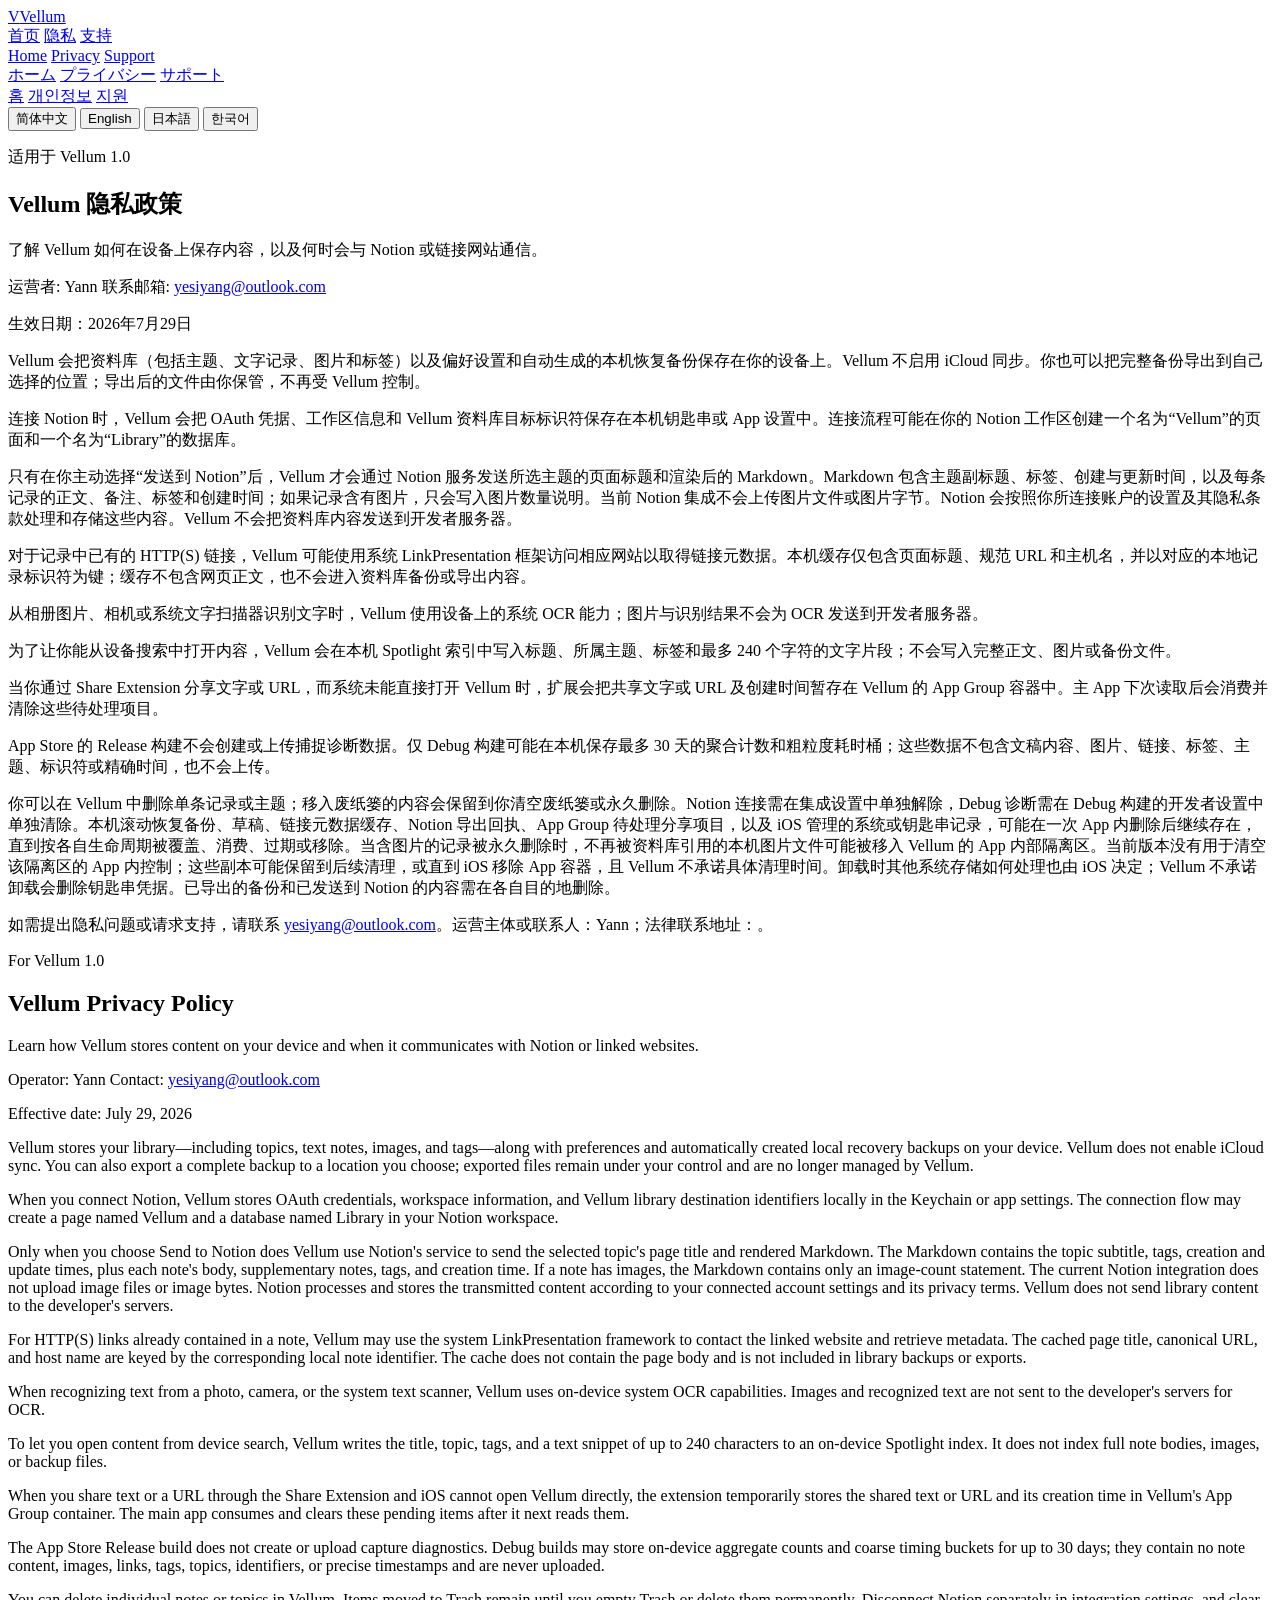
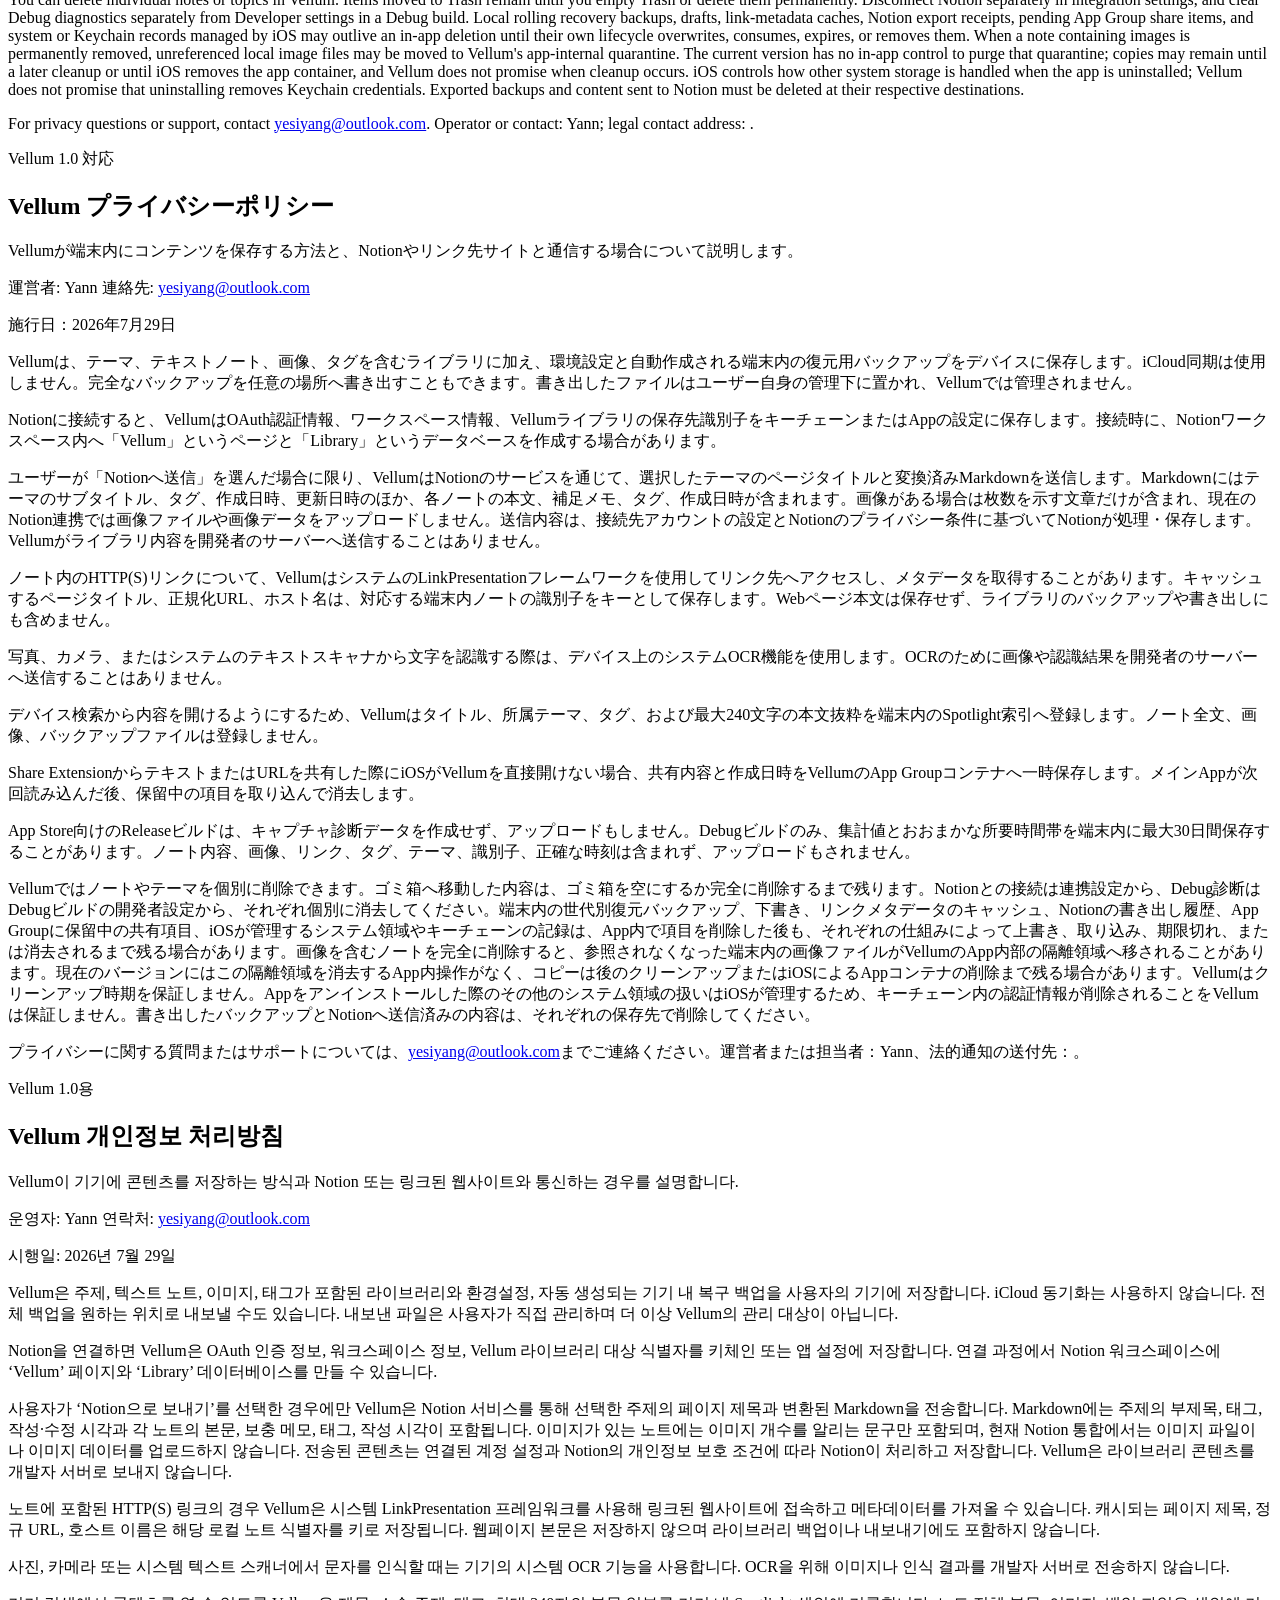
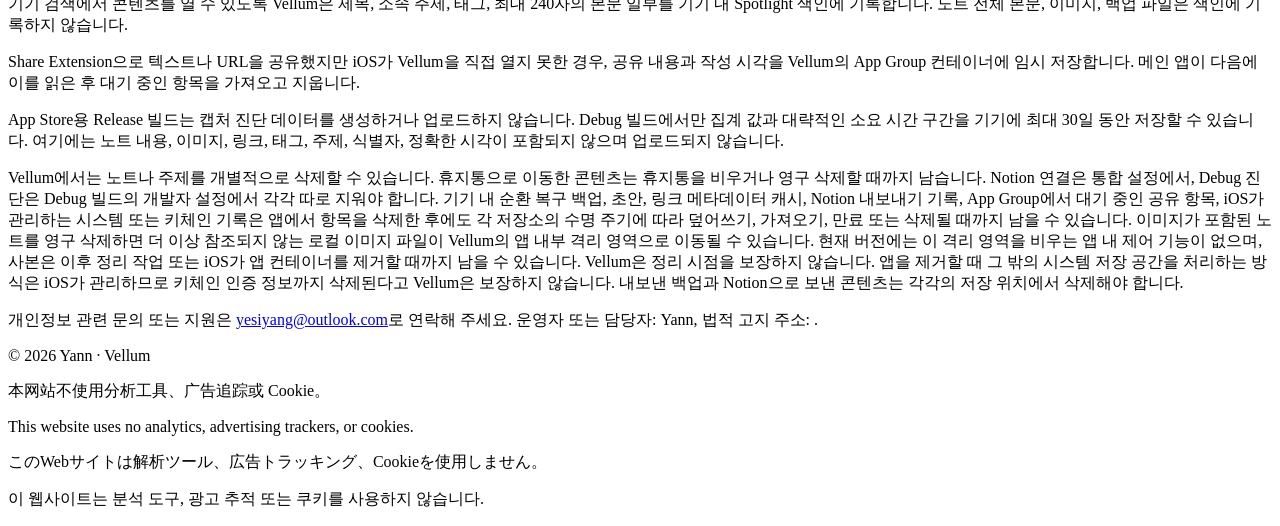
==== privacy/index.html @ bdb75289 "Publish Vellum privacy policy" ====
<!doctype html>
<html lang="en" data-lang="en">
<head>
  <meta charset="utf-8">
  <meta name="viewport" content="width=device-width, initial-scale=1">
  <meta name="color-scheme" content="light dark">
  <meta name="description" content="How Vellum stores and handles your data.">
  <meta property="og:title" content="Vellum Privacy Policy">
  <meta property="og:description" content="How Vellum stores and handles your data.">
  <meta property="og:type" content="website">
  <meta property="og:image" content="__SITE_ORIGIN__/assets/og.jpg">
  <meta name="twitter:card" content="summary_large_image">
  <meta name="twitter:image" content="__SITE_ORIGIN__/assets/og.jpg">
  <title>Vellum Privacy Policy</title>
  <link rel="icon" href="/assets/favicon.svg">
  <link rel="stylesheet" href="/assets/styles.css">
  <script src="/assets/site.js" defer></script>
</head>
<body>
  <div class="page-shell">
    <header class="site-header">
    <a class="brand" href="/" aria-label="Vellum home"><span class="brand-mark">V</span><span>Vellum</span></a>
    <nav aria-label="Primary navigation">
      <div class="localized nav-copy" data-copy-lang="zh-Hans">
        <a href="/">首页</a>
        <a href="/privacy" aria-current="page">隐私</a>
        <a href="/support">支持</a>
      </div>
<div class="localized nav-copy" data-copy-lang="en">
        <a href="/">Home</a>
        <a href="/privacy" aria-current="page">Privacy</a>
        <a href="/support">Support</a>
      </div>
<div class="localized nav-copy" data-copy-lang="ja">
        <a href="/">ホーム</a>
        <a href="/privacy" aria-current="page">プライバシー</a>
        <a href="/support">サポート</a>
      </div>
<div class="localized nav-copy" data-copy-lang="ko">
        <a href="/">홈</a>
        <a href="/privacy" aria-current="page">개인정보</a>
        <a href="/support">지원</a>
      </div>
    </nav>
  </header>
    <main class="document-main">
    <div class="document-tools"><div class="language-picker" aria-label="Language">
    <button type="button" data-language="zh-Hans" aria-pressed="false">简体中文</button>
<button type="button" data-language="en" aria-pressed="false">English</button>
<button type="button" data-language="ja" aria-pressed="false">日本語</button>
<button type="button" data-language="ko" aria-pressed="false">한국어</button>
  </div></div>
    <article class="localized document" data-copy-lang="zh-Hans">
        <p class="eyebrow">适用于 Vellum 1.0</p>
        <h1>Vellum 隐私政策</h1>
        <p class="document-intro">了解 Vellum 如何在设备上保存内容，以及何时会与 Notion 或链接网站通信。</p>
        <div class="document-meta">
          <span>运营者: Yann</span>
          <span>联系邮箱: <a href="mailto:yesiyang@outlook.com">yesiyang@outlook.com</a></span>
        </div>
        <div class="prose"><p>生效日期：2026年7月29日</p>
<p>Vellum 会把资料库（包括主题、文字记录、图片和标签）以及偏好设置和自动生成的本机恢复备份保存在你的设备上。Vellum 不启用 iCloud 同步。你也可以把完整备份导出到自己选择的位置；导出后的文件由你保管，不再受 Vellum 控制。</p>
<p>连接 Notion 时，Vellum 会把 OAuth 凭据、工作区信息和 Vellum 资料库目标标识符保存在本机钥匙串或 App 设置中。连接流程可能在你的 Notion 工作区创建一个名为“Vellum”的页面和一个名为“Library”的数据库。</p>
<p>只有在你主动选择“发送到 Notion”后，Vellum 才会通过 Notion 服务发送所选主题的页面标题和渲染后的 Markdown。Markdown 包含主题副标题、标签、创建与更新时间，以及每条记录的正文、备注、标签和创建时间；如果记录含有图片，只会写入图片数量说明。当前 Notion 集成不会上传图片文件或图片字节。Notion 会按照你所连接账户的设置及其隐私条款处理和存储这些内容。Vellum 不会把资料库内容发送到开发者服务器。</p>
<p>对于记录中已有的 HTTP(S) 链接，Vellum 可能使用系统 LinkPresentation 框架访问相应网站以取得链接元数据。本机缓存仅包含页面标题、规范 URL 和主机名，并以对应的本地记录标识符为键；缓存不包含网页正文，也不会进入资料库备份或导出内容。</p>
<p>从相册图片、相机或系统文字扫描器识别文字时，Vellum 使用设备上的系统 OCR 能力；图片与识别结果不会为 OCR 发送到开发者服务器。</p>
<p>为了让你能从设备搜索中打开内容，Vellum 会在本机 Spotlight 索引中写入标题、所属主题、标签和最多 240 个字符的文字片段；不会写入完整正文、图片或备份文件。</p>
<p>当你通过 Share Extension 分享文字或 URL，而系统未能直接打开 Vellum 时，扩展会把共享文字或 URL 及创建时间暂存在 Vellum 的 App Group 容器中。主 App 下次读取后会消费并清除这些待处理项目。</p>
<p>App Store 的 Release 构建不会创建或上传捕捉诊断数据。仅 Debug 构建可能在本机保存最多 30 天的聚合计数和粗粒度耗时桶；这些数据不包含文稿内容、图片、链接、标签、主题、标识符或精确时间，也不会上传。</p>
<p>你可以在 Vellum 中删除单条记录或主题；移入废纸篓的内容会保留到你清空废纸篓或永久删除。Notion 连接需在集成设置中单独解除，Debug 诊断需在 Debug 构建的开发者设置中单独清除。本机滚动恢复备份、草稿、链接元数据缓存、Notion 导出回执、App Group 待处理分享项目，以及 iOS 管理的系统或钥匙串记录，可能在一次 App 内删除后继续存在，直到按各自生命周期被覆盖、消费、过期或移除。当含图片的记录被永久删除时，不再被资料库引用的本机图片文件可能被移入 Vellum 的 App 内部隔离区。当前版本没有用于清空该隔离区的 App 内控制；这些副本可能保留到后续清理，或直到 iOS 移除 App 容器，且 Vellum 不承诺具体清理时间。卸载时其他系统存储如何处理也由 iOS 决定；Vellum 不承诺卸载会删除钥匙串凭据。已导出的备份和已发送到 Notion 的内容需在各自目的地删除。</p>
<p>如需提出隐私问题或请求支持，请联系 <a href="mailto:yesiyang@outlook.com">yesiyang@outlook.com</a>。运营主体或联系人：Yann；法律联系地址：。</p></div>
      </article>
<article class="localized document" data-copy-lang="en">
        <p class="eyebrow">For Vellum 1.0</p>
        <h1>Vellum Privacy Policy</h1>
        <p class="document-intro">Learn how Vellum stores content on your device and when it communicates with Notion or linked websites.</p>
        <div class="document-meta">
          <span>Operator: Yann</span>
          <span>Contact: <a href="mailto:yesiyang@outlook.com">yesiyang@outlook.com</a></span>
        </div>
        <div class="prose"><p>Effective date: July 29, 2026</p>
<p>Vellum stores your library—including topics, text notes, images, and tags—along with preferences and automatically created local recovery backups on your device. Vellum does not enable iCloud sync. You can also export a complete backup to a location you choose; exported files remain under your control and are no longer managed by Vellum.</p>
<p>When you connect Notion, Vellum stores OAuth credentials, workspace information, and Vellum library destination identifiers locally in the Keychain or app settings. The connection flow may create a page named Vellum and a database named Library in your Notion workspace.</p>
<p>Only when you choose Send to Notion does Vellum use Notion's service to send the selected topic's page title and rendered Markdown. The Markdown contains the topic subtitle, tags, creation and update times, plus each note's body, supplementary notes, tags, and creation time. If a note has images, the Markdown contains only an image-count statement. The current Notion integration does not upload image files or image bytes. Notion processes and stores the transmitted content according to your connected account settings and its privacy terms. Vellum does not send library content to the developer's servers.</p>
<p>For HTTP(S) links already contained in a note, Vellum may use the system LinkPresentation framework to contact the linked website and retrieve metadata. The cached page title, canonical URL, and host name are keyed by the corresponding local note identifier. The cache does not contain the page body and is not included in library backups or exports.</p>
<p>When recognizing text from a photo, camera, or the system text scanner, Vellum uses on-device system OCR capabilities. Images and recognized text are not sent to the developer's servers for OCR.</p>
<p>To let you open content from device search, Vellum writes the title, topic, tags, and a text snippet of up to 240 characters to an on-device Spotlight index. It does not index full note bodies, images, or backup files.</p>
<p>When you share text or a URL through the Share Extension and iOS cannot open Vellum directly, the extension temporarily stores the shared text or URL and its creation time in Vellum's App Group container. The main app consumes and clears these pending items after it next reads them.</p>
<p>The App Store Release build does not create or upload capture diagnostics. Debug builds may store on-device aggregate counts and coarse timing buckets for up to 30 days; they contain no note content, images, links, tags, topics, identifiers, or precise timestamps and are never uploaded.</p>
<p>You can delete individual notes or topics in Vellum. Items moved to Trash remain until you empty Trash or delete them permanently. Disconnect Notion separately in integration settings, and clear Debug diagnostics separately from Developer settings in a Debug build. Local rolling recovery backups, drafts, link-metadata caches, Notion export receipts, pending App Group share items, and system or Keychain records managed by iOS may outlive an in-app deletion until their own lifecycle overwrites, consumes, expires, or removes them. When a note containing images is permanently removed, unreferenced local image files may be moved to Vellum's app-internal quarantine. The current version has no in-app control to purge that quarantine; copies may remain until a later cleanup or until iOS removes the app container, and Vellum does not promise when cleanup occurs. iOS controls how other system storage is handled when the app is uninstalled; Vellum does not promise that uninstalling removes Keychain credentials. Exported backups and content sent to Notion must be deleted at their respective destinations.</p>
<p>For privacy questions or support, contact <a href="mailto:yesiyang@outlook.com">yesiyang@outlook.com</a>. Operator or contact: Yann; legal contact address: .</p></div>
      </article>
<article class="localized document" data-copy-lang="ja">
        <p class="eyebrow">Vellum 1.0 対応</p>
        <h1>Vellum プライバシーポリシー</h1>
        <p class="document-intro">Vellumが端末内にコンテンツを保存する方法と、Notionやリンク先サイトと通信する場合について説明します。</p>
        <div class="document-meta">
          <span>運営者: Yann</span>
          <span>連絡先: <a href="mailto:yesiyang@outlook.com">yesiyang@outlook.com</a></span>
        </div>
        <div class="prose"><p>施行日：2026年7月29日</p>
<p>Vellumは、テーマ、テキストノート、画像、タグを含むライブラリに加え、環境設定と自動作成される端末内の復元用バックアップをデバイスに保存します。iCloud同期は使用しません。完全なバックアップを任意の場所へ書き出すこともできます。書き出したファイルはユーザー自身の管理下に置かれ、Vellumでは管理されません。</p>
<p>Notionに接続すると、VellumはOAuth認証情報、ワークスペース情報、Vellumライブラリの保存先識別子をキーチェーンまたはAppの設定に保存します。接続時に、Notionワークスペース内へ「Vellum」というページと「Library」というデータベースを作成する場合があります。</p>
<p>ユーザーが「Notionへ送信」を選んだ場合に限り、VellumはNotionのサービスを通じて、選択したテーマのページタイトルと変換済みMarkdownを送信します。Markdownにはテーマのサブタイトル、タグ、作成日時、更新日時のほか、各ノートの本文、補足メモ、タグ、作成日時が含まれます。画像がある場合は枚数を示す文章だけが含まれ、現在のNotion連携では画像ファイルや画像データをアップロードしません。送信内容は、接続先アカウントの設定とNotionのプライバシー条件に基づいてNotionが処理・保存します。Vellumがライブラリ内容を開発者のサーバーへ送信することはありません。</p>
<p>ノート内のHTTP(S)リンクについて、VellumはシステムのLinkPresentationフレームワークを使用してリンク先へアクセスし、メタデータを取得することがあります。キャッシュするページタイトル、正規化URL、ホスト名は、対応する端末内ノートの識別子をキーとして保存します。Webページ本文は保存せず、ライブラリのバックアップや書き出しにも含めません。</p>
<p>写真、カメラ、またはシステムのテキストスキャナから文字を認識する際は、デバイス上のシステムOCR機能を使用します。OCRのために画像や認識結果を開発者のサーバーへ送信することはありません。</p>
<p>デバイス検索から内容を開けるようにするため、Vellumはタイトル、所属テーマ、タグ、および最大240文字の本文抜粋を端末内のSpotlight索引へ登録します。ノート全文、画像、バックアップファイルは登録しません。</p>
<p>Share ExtensionからテキストまたはURLを共有した際にiOSがVellumを直接開けない場合、共有内容と作成日時をVellumのApp Groupコンテナへ一時保存します。メインAppが次回読み込んだ後、保留中の項目を取り込んで消去します。</p>
<p>App Store向けのReleaseビルドは、キャプチャ診断データを作成せず、アップロードもしません。Debugビルドのみ、集計値とおおまかな所要時間帯を端末内に最大30日間保存することがあります。ノート内容、画像、リンク、タグ、テーマ、識別子、正確な時刻は含まれず、アップロードもされません。</p>
<p>Vellumではノートやテーマを個別に削除できます。ゴミ箱へ移動した内容は、ゴミ箱を空にするか完全に削除するまで残ります。Notionとの接続は連携設定から、Debug診断はDebugビルドの開発者設定から、それぞれ個別に消去してください。端末内の世代別復元バックアップ、下書き、リンクメタデータのキャッシュ、Notionの書き出し履歴、App Groupに保留中の共有項目、iOSが管理するシステム領域やキーチェーンの記録は、App内で項目を削除した後も、それぞれの仕組みによって上書き、取り込み、期限切れ、または消去されるまで残る場合があります。画像を含むノートを完全に削除すると、参照されなくなった端末内の画像ファイルがVellumのApp内部の隔離領域へ移されることがあります。現在のバージョンにはこの隔離領域を消去するApp内操作がなく、コピーは後のクリーンアップまたはiOSによるAppコンテナの削除まで残る場合があります。Vellumはクリーンアップ時期を保証しません。Appをアンインストールした際のその他のシステム領域の扱いはiOSが管理するため、キーチェーン内の認証情報が削除されることをVellumは保証しません。書き出したバックアップとNotionへ送信済みの内容は、それぞれの保存先で削除してください。</p>
<p>プライバシーに関する質問またはサポートについては、<a href="mailto:yesiyang@outlook.com">yesiyang@outlook.com</a>までご連絡ください。運営者または担当者：Yann、法的通知の送付先：。</p></div>
      </article>
<article class="localized document" data-copy-lang="ko">
        <p class="eyebrow">Vellum 1.0용</p>
        <h1>Vellum 개인정보 처리방침</h1>
        <p class="document-intro">Vellum이 기기에 콘텐츠를 저장하는 방식과 Notion 또는 링크된 웹사이트와 통신하는 경우를 설명합니다.</p>
        <div class="document-meta">
          <span>운영자: Yann</span>
          <span>연락처: <a href="mailto:yesiyang@outlook.com">yesiyang@outlook.com</a></span>
        </div>
        <div class="prose"><p>시행일: 2026년 7월 29일</p>
<p>Vellum은 주제, 텍스트 노트, 이미지, 태그가 포함된 라이브러리와 환경설정, 자동 생성되는 기기 내 복구 백업을 사용자의 기기에 저장합니다. iCloud 동기화는 사용하지 않습니다. 전체 백업을 원하는 위치로 내보낼 수도 있습니다. 내보낸 파일은 사용자가 직접 관리하며 더 이상 Vellum의 관리 대상이 아닙니다.</p>
<p>Notion을 연결하면 Vellum은 OAuth 인증 정보, 워크스페이스 정보, Vellum 라이브러리 대상 식별자를 키체인 또는 앱 설정에 저장합니다. 연결 과정에서 Notion 워크스페이스에 ‘Vellum’ 페이지와 ‘Library’ 데이터베이스를 만들 수 있습니다.</p>
<p>사용자가 ‘Notion으로 보내기’를 선택한 경우에만 Vellum은 Notion 서비스를 통해 선택한 주제의 페이지 제목과 변환된 Markdown을 전송합니다. Markdown에는 주제의 부제목, 태그, 작성·수정 시각과 각 노트의 본문, 보충 메모, 태그, 작성 시각이 포함됩니다. 이미지가 있는 노트에는 이미지 개수를 알리는 문구만 포함되며, 현재 Notion 통합에서는 이미지 파일이나 이미지 데이터를 업로드하지 않습니다. 전송된 콘텐츠는 연결된 계정 설정과 Notion의 개인정보 보호 조건에 따라 Notion이 처리하고 저장합니다. Vellum은 라이브러리 콘텐츠를 개발자 서버로 보내지 않습니다.</p>
<p>노트에 포함된 HTTP(S) 링크의 경우 Vellum은 시스템 LinkPresentation 프레임워크를 사용해 링크된 웹사이트에 접속하고 메타데이터를 가져올 수 있습니다. 캐시되는 페이지 제목, 정규 URL, 호스트 이름은 해당 로컬 노트 식별자를 키로 저장됩니다. 웹페이지 본문은 저장하지 않으며 라이브러리 백업이나 내보내기에도 포함하지 않습니다.</p>
<p>사진, 카메라 또는 시스템 텍스트 스캐너에서 문자를 인식할 때는 기기의 시스템 OCR 기능을 사용합니다. OCR을 위해 이미지나 인식 결과를 개발자 서버로 전송하지 않습니다.</p>
<p>기기 검색에서 콘텐츠를 열 수 있도록 Vellum은 제목, 소속 주제, 태그, 최대 240자의 본문 일부를 기기 내 Spotlight 색인에 기록합니다. 노트 전체 본문, 이미지, 백업 파일은 색인에 기록하지 않습니다.</p>
<p>Share Extension으로 텍스트나 URL을 공유했지만 iOS가 Vellum을 직접 열지 못한 경우, 공유 내용과 작성 시각을 Vellum의 App Group 컨테이너에 임시 저장합니다. 메인 앱이 다음에 이를 읽은 후 대기 중인 항목을 가져오고 지웁니다.</p>
<p>App Store용 Release 빌드는 캡처 진단 데이터를 생성하거나 업로드하지 않습니다. Debug 빌드에서만 집계 값과 대략적인 소요 시간 구간을 기기에 최대 30일 동안 저장할 수 있습니다. 여기에는 노트 내용, 이미지, 링크, 태그, 주제, 식별자, 정확한 시각이 포함되지 않으며 업로드되지 않습니다.</p>
<p>Vellum에서는 노트나 주제를 개별적으로 삭제할 수 있습니다. 휴지통으로 이동한 콘텐츠는 휴지통을 비우거나 영구 삭제할 때까지 남습니다. Notion 연결은 통합 설정에서, Debug 진단은 Debug 빌드의 개발자 설정에서 각각 따로 지워야 합니다. 기기 내 순환 복구 백업, 초안, 링크 메타데이터 캐시, Notion 내보내기 기록, App Group에서 대기 중인 공유 항목, iOS가 관리하는 시스템 또는 키체인 기록은 앱에서 항목을 삭제한 후에도 각 저장소의 수명 주기에 따라 덮어쓰기, 가져오기, 만료 또는 삭제될 때까지 남을 수 있습니다. 이미지가 포함된 노트를 영구 삭제하면 더 이상 참조되지 않는 로컬 이미지 파일이 Vellum의 앱 내부 격리 영역으로 이동될 수 있습니다. 현재 버전에는 이 격리 영역을 비우는 앱 내 제어 기능이 없으며, 사본은 이후 정리 작업 또는 iOS가 앱 컨테이너를 제거할 때까지 남을 수 있습니다. Vellum은 정리 시점을 보장하지 않습니다. 앱을 제거할 때 그 밖의 시스템 저장 공간을 처리하는 방식은 iOS가 관리하므로 키체인 인증 정보까지 삭제된다고 Vellum은 보장하지 않습니다. 내보낸 백업과 Notion으로 보낸 콘텐츠는 각각의 저장 위치에서 삭제해야 합니다.</p>
<p>개인정보 관련 문의 또는 지원은 <a href="mailto:yesiyang@outlook.com">yesiyang@outlook.com</a>로 연락해 주세요. 운영자 또는 담당자: Yann, 법적 고지 주소: .</p></div>
      </article>
  </main>
    <footer>
    <p>© 2026 Yann · Vellum</p>
    <p class="localized" data-copy-lang="zh-Hans">本网站不使用分析工具、广告追踪或 Cookie。</p>
<p class="localized" data-copy-lang="en">This website uses no analytics, advertising trackers, or cookies.</p>
<p class="localized" data-copy-lang="ja">このWebサイトは解析ツール、広告トラッキング、Cookieを使用しません。</p>
<p class="localized" data-copy-lang="ko">이 웹사이트는 분석 도구, 광고 추적 또는 쿠키를 사용하지 않습니다.</p>
  </footer>
  </div>
</body>
</html>
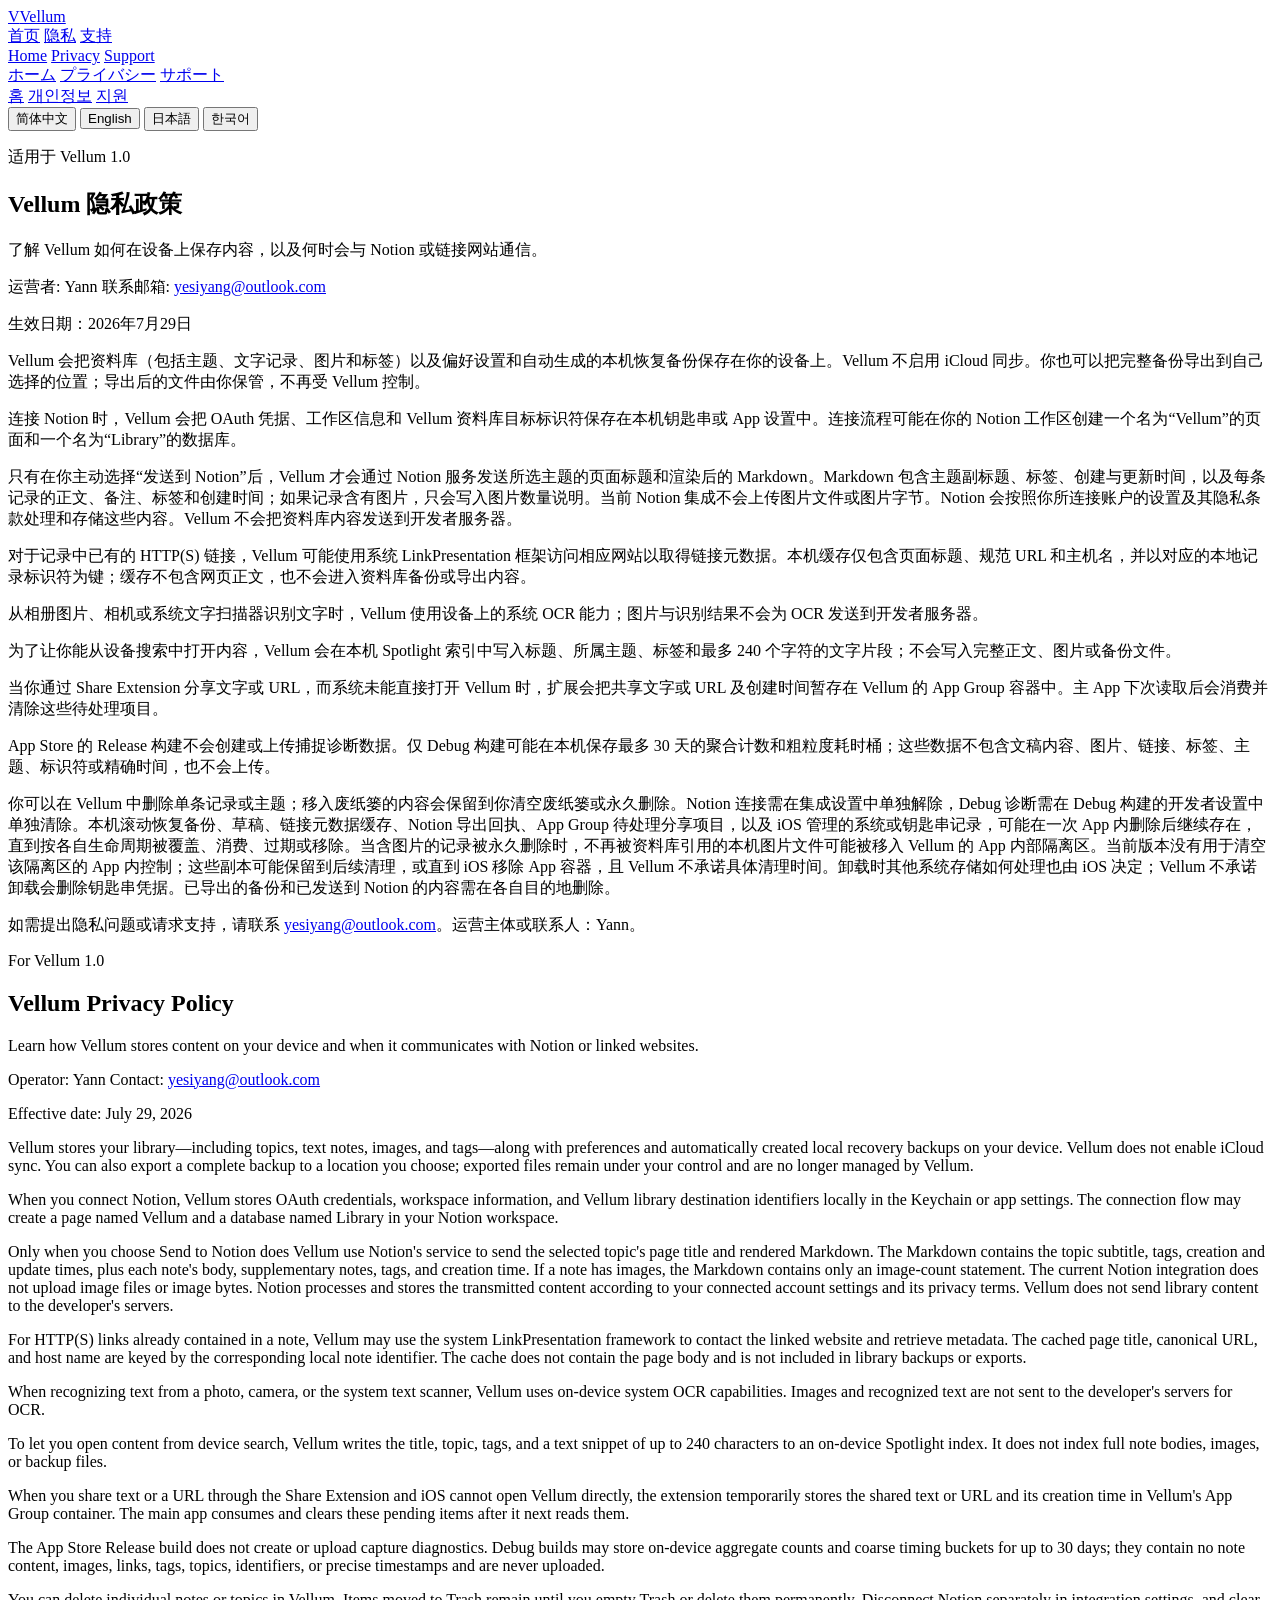
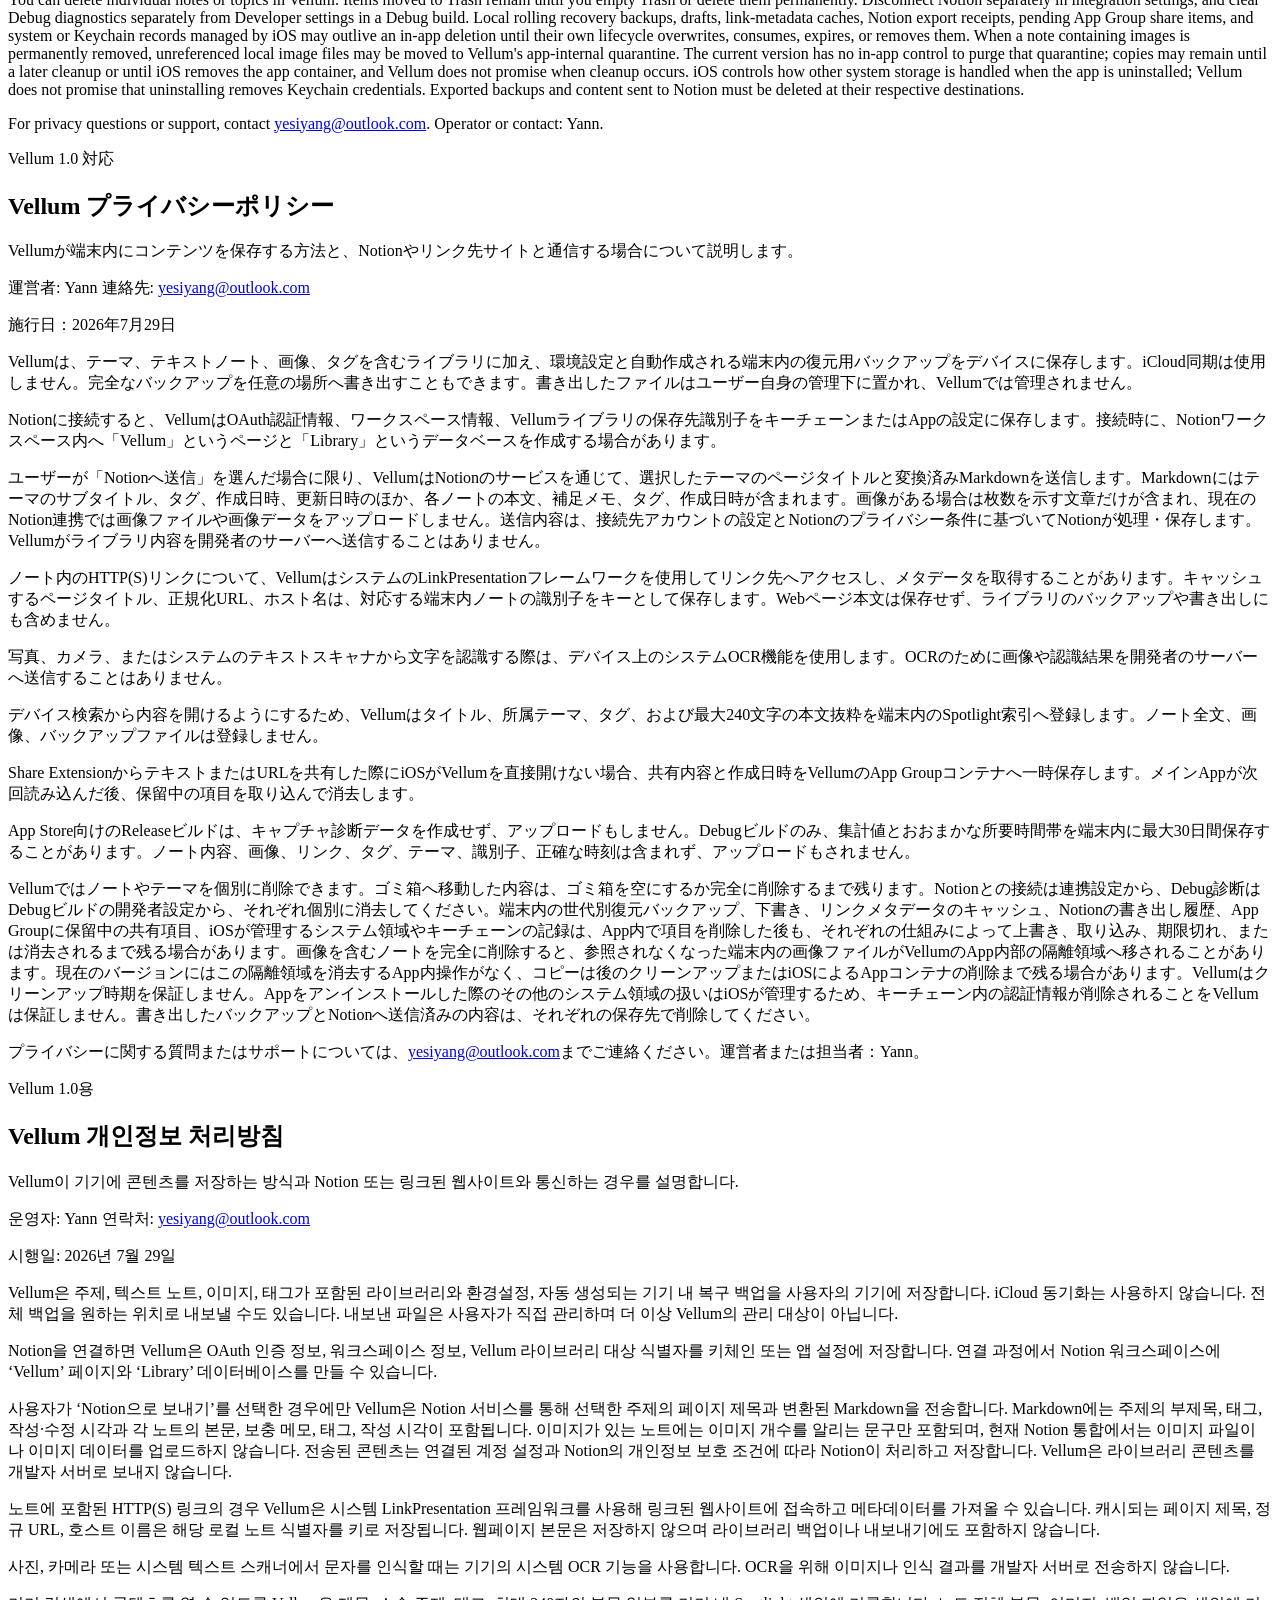
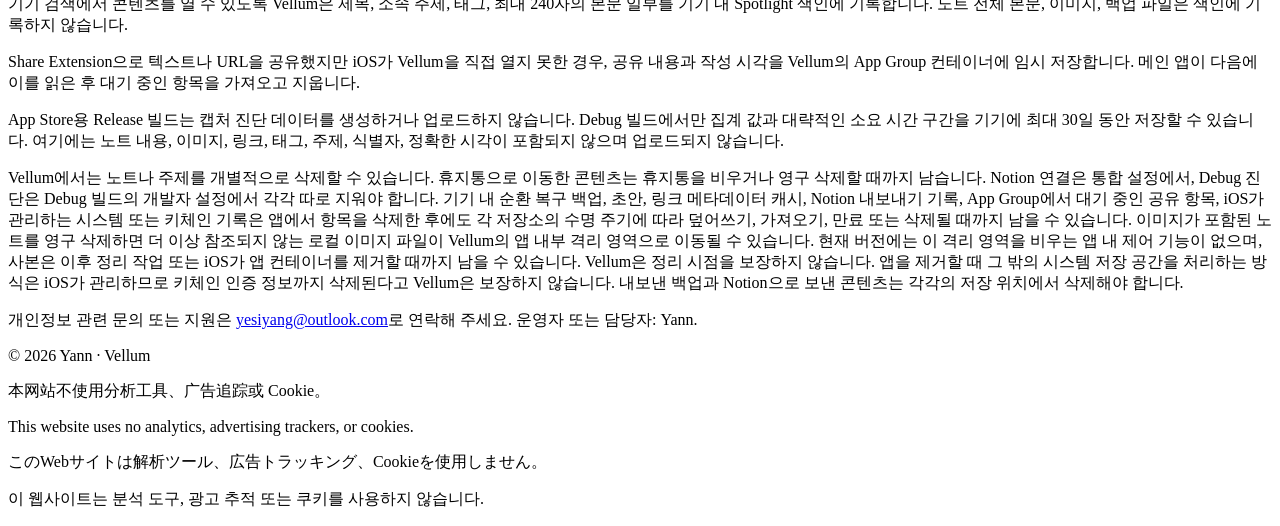
==== commit ee01f0eb: "Remove empty legal address labels" ====
--- a/privacy/index.html
+++ b/privacy/index.html
@@ -8,38 +8,38 @@
   <meta property="og:title" content="Vellum Privacy Policy">
   <meta property="og:description" content="How Vellum stores and handles your data.">
   <meta property="og:type" content="website">
-  <meta property="og:image" content="__SITE_ORIGIN__/assets/og.jpg">
+  <meta property="og:image" content="https://yann-ar.github.io/vellum-privacy-support/assets/og.jpg">
   <meta name="twitter:card" content="summary_large_image">
-  <meta name="twitter:image" content="__SITE_ORIGIN__/assets/og.jpg">
+  <meta name="twitter:image" content="https://yann-ar.github.io/vellum-privacy-support/assets/og.jpg">
   <title>Vellum Privacy Policy</title>
-  <link rel="icon" href="/assets/favicon.svg">
-  <link rel="stylesheet" href="/assets/styles.css">
-  <script src="/assets/site.js" defer></script>
+  <link rel="icon" href="/vellum-privacy-support/assets/favicon.svg">
+  <link rel="stylesheet" href="/vellum-privacy-support/assets/styles.css">
+  <script src="/vellum-privacy-support/assets/site.js" defer></script>
 </head>
 <body>
   <div class="page-shell">
     <header class="site-header">
-    <a class="brand" href="/" aria-label="Vellum home"><span class="brand-mark">V</span><span>Vellum</span></a>
+    <a class="brand" href="/vellum-privacy-support/" aria-label="Vellum home"><span class="brand-mark">V</span><span>Vellum</span></a>
     <nav aria-label="Primary navigation">
       <div class="localized nav-copy" data-copy-lang="zh-Hans">
-        <a href="/">首页</a>
-        <a href="/privacy" aria-current="page">隐私</a>
-        <a href="/support">支持</a>
+        <a href="/vellum-privacy-support/">首页</a>
+        <a href="/vellum-privacy-support/privacy/" aria-current="page">隐私</a>
+        <a href="/vellum-privacy-support/support/">支持</a>
       </div>
 <div class="localized nav-copy" data-copy-lang="en">
-        <a href="/">Home</a>
-        <a href="/privacy" aria-current="page">Privacy</a>
-        <a href="/support">Support</a>
+        <a href="/vellum-privacy-support/">Home</a>
+        <a href="/vellum-privacy-support/privacy/" aria-current="page">Privacy</a>
+        <a href="/vellum-privacy-support/support/">Support</a>
       </div>
 <div class="localized nav-copy" data-copy-lang="ja">
-        <a href="/">ホーム</a>
-        <a href="/privacy" aria-current="page">プライバシー</a>
-        <a href="/support">サポート</a>
+        <a href="/vellum-privacy-support/">ホーム</a>
+        <a href="/vellum-privacy-support/privacy/" aria-current="page">プライバシー</a>
+        <a href="/vellum-privacy-support/support/">サポート</a>
       </div>
 <div class="localized nav-copy" data-copy-lang="ko">
-        <a href="/">홈</a>
-        <a href="/privacy" aria-current="page">개인정보</a>
-        <a href="/support">지원</a>
+        <a href="/vellum-privacy-support/">홈</a>
+        <a href="/vellum-privacy-support/privacy/" aria-current="page">개인정보</a>
+        <a href="/vellum-privacy-support/support/">지원</a>
       </div>
     </nav>
   </header>
@@ -68,7 +68,7 @@
 <p>当你通过 Share Extension 分享文字或 URL，而系统未能直接打开 Vellum 时，扩展会把共享文字或 URL 及创建时间暂存在 Vellum 的 App Group 容器中。主 App 下次读取后会消费并清除这些待处理项目。</p>
 <p>App Store 的 Release 构建不会创建或上传捕捉诊断数据。仅 Debug 构建可能在本机保存最多 30 天的聚合计数和粗粒度耗时桶；这些数据不包含文稿内容、图片、链接、标签、主题、标识符或精确时间，也不会上传。</p>
 <p>你可以在 Vellum 中删除单条记录或主题；移入废纸篓的内容会保留到你清空废纸篓或永久删除。Notion 连接需在集成设置中单独解除，Debug 诊断需在 Debug 构建的开发者设置中单独清除。本机滚动恢复备份、草稿、链接元数据缓存、Notion 导出回执、App Group 待处理分享项目，以及 iOS 管理的系统或钥匙串记录，可能在一次 App 内删除后继续存在，直到按各自生命周期被覆盖、消费、过期或移除。当含图片的记录被永久删除时，不再被资料库引用的本机图片文件可能被移入 Vellum 的 App 内部隔离区。当前版本没有用于清空该隔离区的 App 内控制；这些副本可能保留到后续清理，或直到 iOS 移除 App 容器，且 Vellum 不承诺具体清理时间。卸载时其他系统存储如何处理也由 iOS 决定；Vellum 不承诺卸载会删除钥匙串凭据。已导出的备份和已发送到 Notion 的内容需在各自目的地删除。</p>
-<p>如需提出隐私问题或请求支持，请联系 <a href="mailto:yesiyang@outlook.com">yesiyang@outlook.com</a>。运营主体或联系人：Yann；法律联系地址：。</p></div>
+<p>如需提出隐私问题或请求支持，请联系 <a href="mailto:yesiyang@outlook.com">yesiyang@outlook.com</a>。运营主体或联系人：Yann。</p></div>
       </article>
 <article class="localized document" data-copy-lang="en">
         <p class="eyebrow">For Vellum 1.0</p>
@@ -88,7 +88,7 @@
 <p>When you share text or a URL through the Share Extension and iOS cannot open Vellum directly, the extension temporarily stores the shared text or URL and its creation time in Vellum's App Group container. The main app consumes and clears these pending items after it next reads them.</p>
 <p>The App Store Release build does not create or upload capture diagnostics. Debug builds may store on-device aggregate counts and coarse timing buckets for up to 30 days; they contain no note content, images, links, tags, topics, identifiers, or precise timestamps and are never uploaded.</p>
 <p>You can delete individual notes or topics in Vellum. Items moved to Trash remain until you empty Trash or delete them permanently. Disconnect Notion separately in integration settings, and clear Debug diagnostics separately from Developer settings in a Debug build. Local rolling recovery backups, drafts, link-metadata caches, Notion export receipts, pending App Group share items, and system or Keychain records managed by iOS may outlive an in-app deletion until their own lifecycle overwrites, consumes, expires, or removes them. When a note containing images is permanently removed, unreferenced local image files may be moved to Vellum's app-internal quarantine. The current version has no in-app control to purge that quarantine; copies may remain until a later cleanup or until iOS removes the app container, and Vellum does not promise when cleanup occurs. iOS controls how other system storage is handled when the app is uninstalled; Vellum does not promise that uninstalling removes Keychain credentials. Exported backups and content sent to Notion must be deleted at their respective destinations.</p>
-<p>For privacy questions or support, contact <a href="mailto:yesiyang@outlook.com">yesiyang@outlook.com</a>. Operator or contact: Yann; legal contact address: .</p></div>
+<p>For privacy questions or support, contact <a href="mailto:yesiyang@outlook.com">yesiyang@outlook.com</a>. Operator or contact: Yann.</p></div>
       </article>
 <article class="localized document" data-copy-lang="ja">
         <p class="eyebrow">Vellum 1.0 対応</p>
@@ -108,7 +108,7 @@
 <p>Share ExtensionからテキストまたはURLを共有した際にiOSがVellumを直接開けない場合、共有内容と作成日時をVellumのApp Groupコンテナへ一時保存します。メインAppが次回読み込んだ後、保留中の項目を取り込んで消去します。</p>
 <p>App Store向けのReleaseビルドは、キャプチャ診断データを作成せず、アップロードもしません。Debugビルドのみ、集計値とおおまかな所要時間帯を端末内に最大30日間保存することがあります。ノート内容、画像、リンク、タグ、テーマ、識別子、正確な時刻は含まれず、アップロードもされません。</p>
 <p>Vellumではノートやテーマを個別に削除できます。ゴミ箱へ移動した内容は、ゴミ箱を空にするか完全に削除するまで残ります。Notionとの接続は連携設定から、Debug診断はDebugビルドの開発者設定から、それぞれ個別に消去してください。端末内の世代別復元バックアップ、下書き、リンクメタデータのキャッシュ、Notionの書き出し履歴、App Groupに保留中の共有項目、iOSが管理するシステム領域やキーチェーンの記録は、App内で項目を削除した後も、それぞれの仕組みによって上書き、取り込み、期限切れ、または消去されるまで残る場合があります。画像を含むノートを完全に削除すると、参照されなくなった端末内の画像ファイルがVellumのApp内部の隔離領域へ移されることがあります。現在のバージョンにはこの隔離領域を消去するApp内操作がなく、コピーは後のクリーンアップまたはiOSによるAppコンテナの削除まで残る場合があります。Vellumはクリーンアップ時期を保証しません。Appをアンインストールした際のその他のシステム領域の扱いはiOSが管理するため、キーチェーン内の認証情報が削除されることをVellumは保証しません。書き出したバックアップとNotionへ送信済みの内容は、それぞれの保存先で削除してください。</p>
-<p>プライバシーに関する質問またはサポートについては、<a href="mailto:yesiyang@outlook.com">yesiyang@outlook.com</a>までご連絡ください。運営者または担当者：Yann、法的通知の送付先：。</p></div>
+<p>プライバシーに関する質問またはサポートについては、<a href="mailto:yesiyang@outlook.com">yesiyang@outlook.com</a>までご連絡ください。運営者または担当者：Yann。</p></div>
       </article>
 <article class="localized document" data-copy-lang="ko">
         <p class="eyebrow">Vellum 1.0용</p>
@@ -128,7 +128,7 @@
 <p>Share Extension으로 텍스트나 URL을 공유했지만 iOS가 Vellum을 직접 열지 못한 경우, 공유 내용과 작성 시각을 Vellum의 App Group 컨테이너에 임시 저장합니다. 메인 앱이 다음에 이를 읽은 후 대기 중인 항목을 가져오고 지웁니다.</p>
 <p>App Store용 Release 빌드는 캡처 진단 데이터를 생성하거나 업로드하지 않습니다. Debug 빌드에서만 집계 값과 대략적인 소요 시간 구간을 기기에 최대 30일 동안 저장할 수 있습니다. 여기에는 노트 내용, 이미지, 링크, 태그, 주제, 식별자, 정확한 시각이 포함되지 않으며 업로드되지 않습니다.</p>
 <p>Vellum에서는 노트나 주제를 개별적으로 삭제할 수 있습니다. 휴지통으로 이동한 콘텐츠는 휴지통을 비우거나 영구 삭제할 때까지 남습니다. Notion 연결은 통합 설정에서, Debug 진단은 Debug 빌드의 개발자 설정에서 각각 따로 지워야 합니다. 기기 내 순환 복구 백업, 초안, 링크 메타데이터 캐시, Notion 내보내기 기록, App Group에서 대기 중인 공유 항목, iOS가 관리하는 시스템 또는 키체인 기록은 앱에서 항목을 삭제한 후에도 각 저장소의 수명 주기에 따라 덮어쓰기, 가져오기, 만료 또는 삭제될 때까지 남을 수 있습니다. 이미지가 포함된 노트를 영구 삭제하면 더 이상 참조되지 않는 로컬 이미지 파일이 Vellum의 앱 내부 격리 영역으로 이동될 수 있습니다. 현재 버전에는 이 격리 영역을 비우는 앱 내 제어 기능이 없으며, 사본은 이후 정리 작업 또는 iOS가 앱 컨테이너를 제거할 때까지 남을 수 있습니다. Vellum은 정리 시점을 보장하지 않습니다. 앱을 제거할 때 그 밖의 시스템 저장 공간을 처리하는 방식은 iOS가 관리하므로 키체인 인증 정보까지 삭제된다고 Vellum은 보장하지 않습니다. 내보낸 백업과 Notion으로 보낸 콘텐츠는 각각의 저장 위치에서 삭제해야 합니다.</p>
-<p>개인정보 관련 문의 또는 지원은 <a href="mailto:yesiyang@outlook.com">yesiyang@outlook.com</a>로 연락해 주세요. 운영자 또는 담당자: Yann, 법적 고지 주소: .</p></div>
+<p>개인정보 관련 문의 또는 지원은 <a href="mailto:yesiyang@outlook.com">yesiyang@outlook.com</a>로 연락해 주세요. 운영자 또는 담당자: Yann.</p></div>
       </article>
   </main>
     <footer>
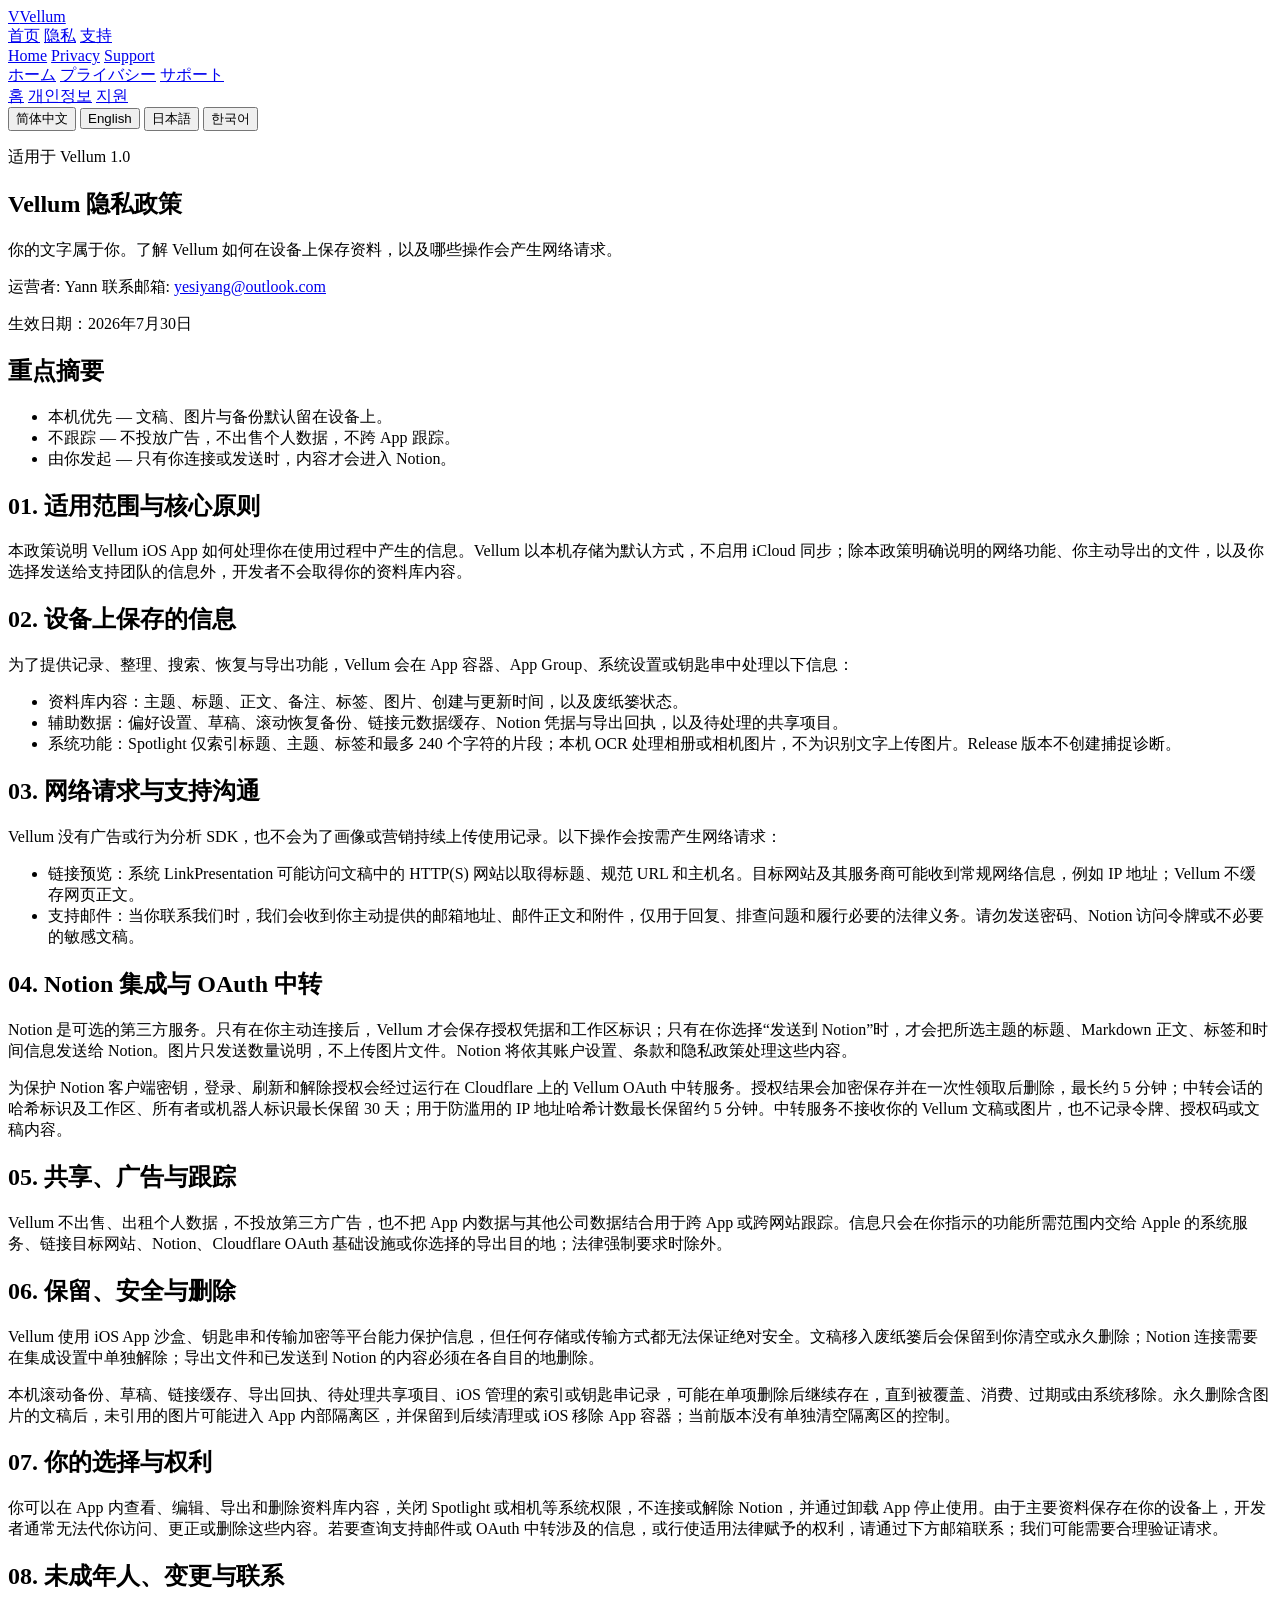
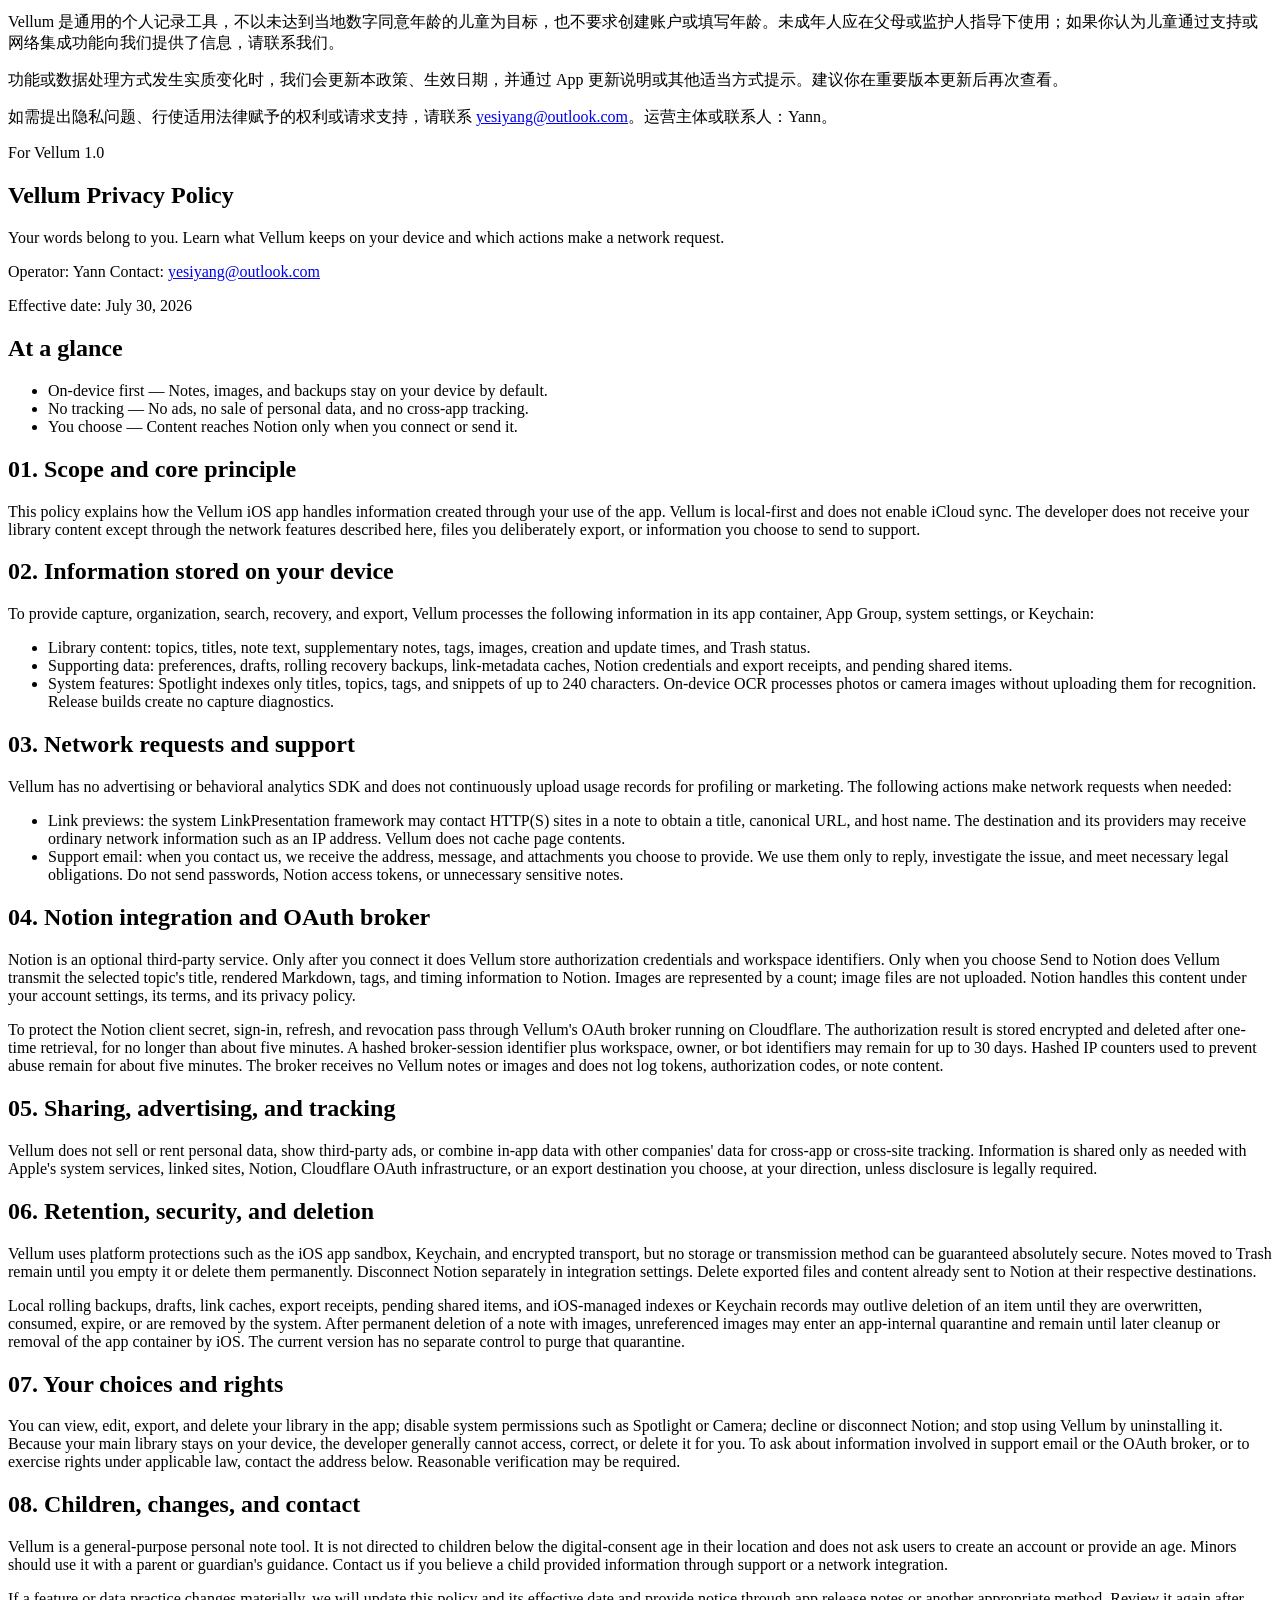
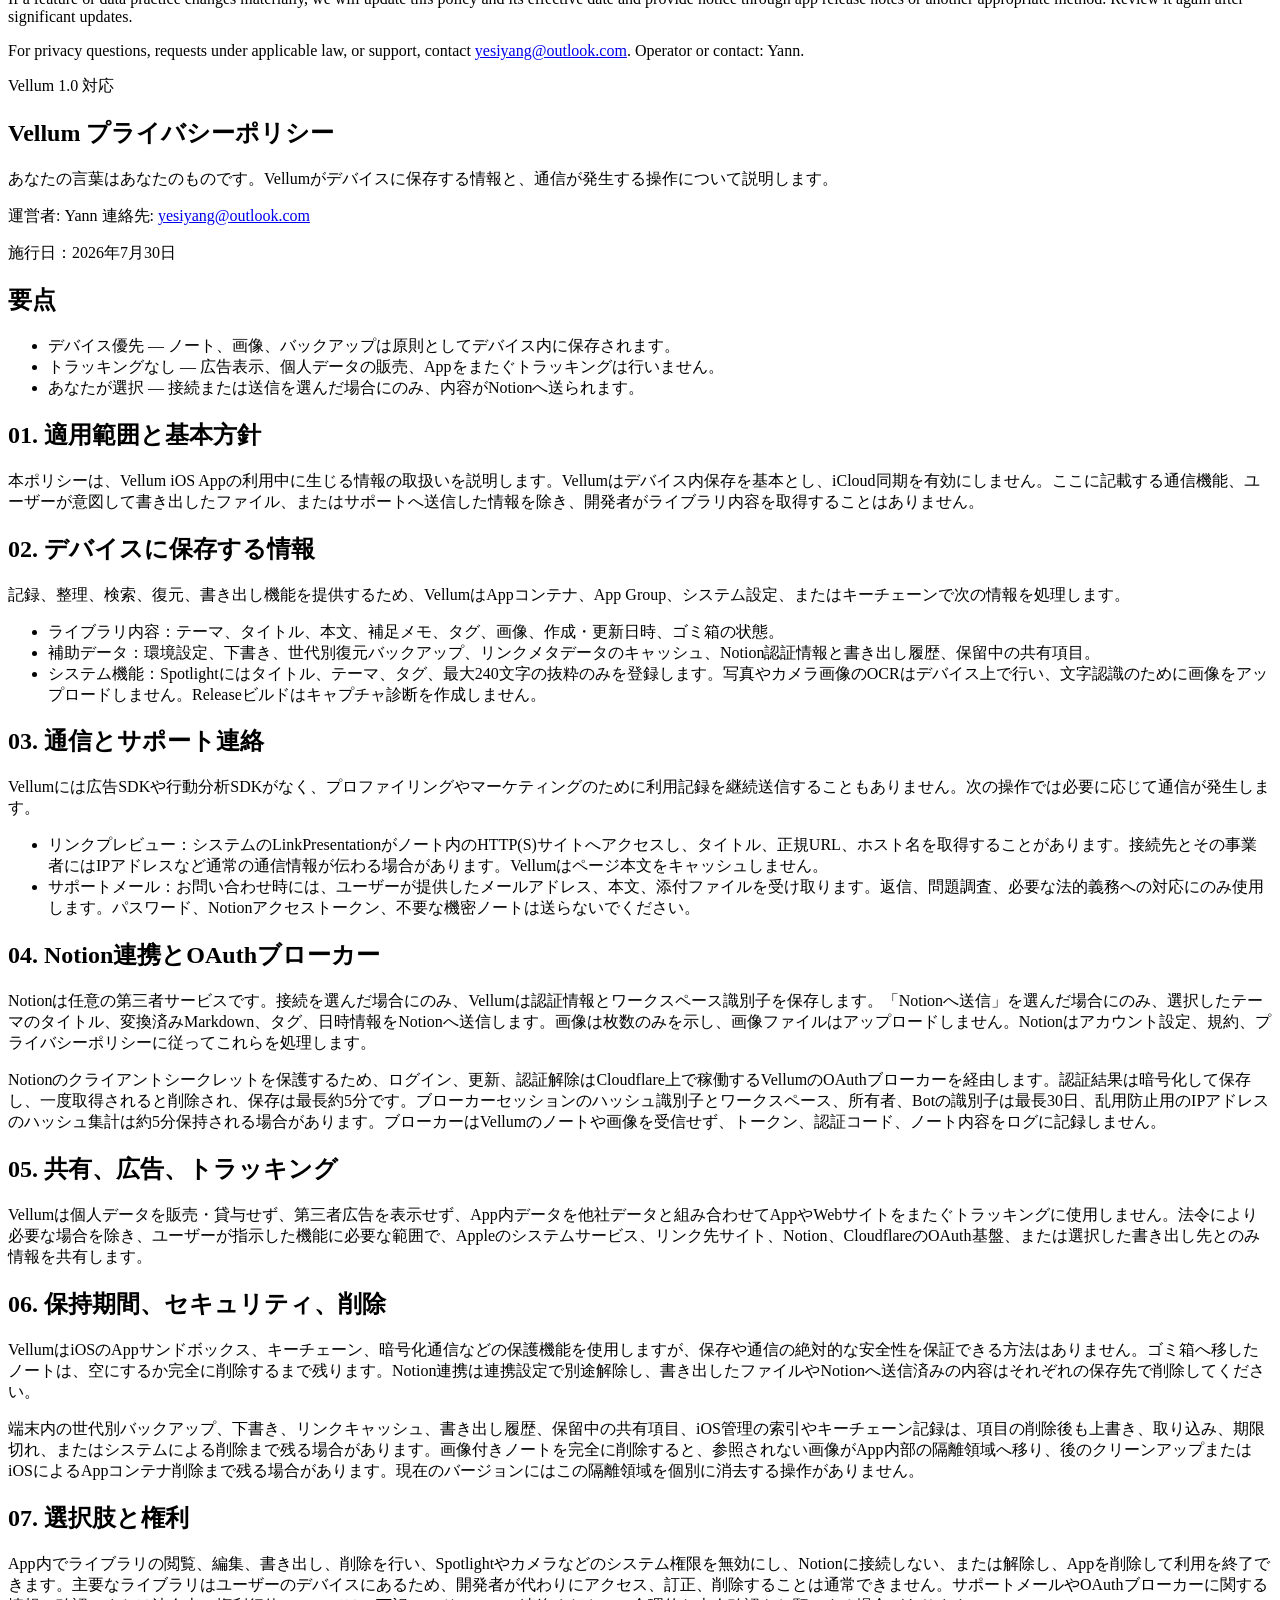
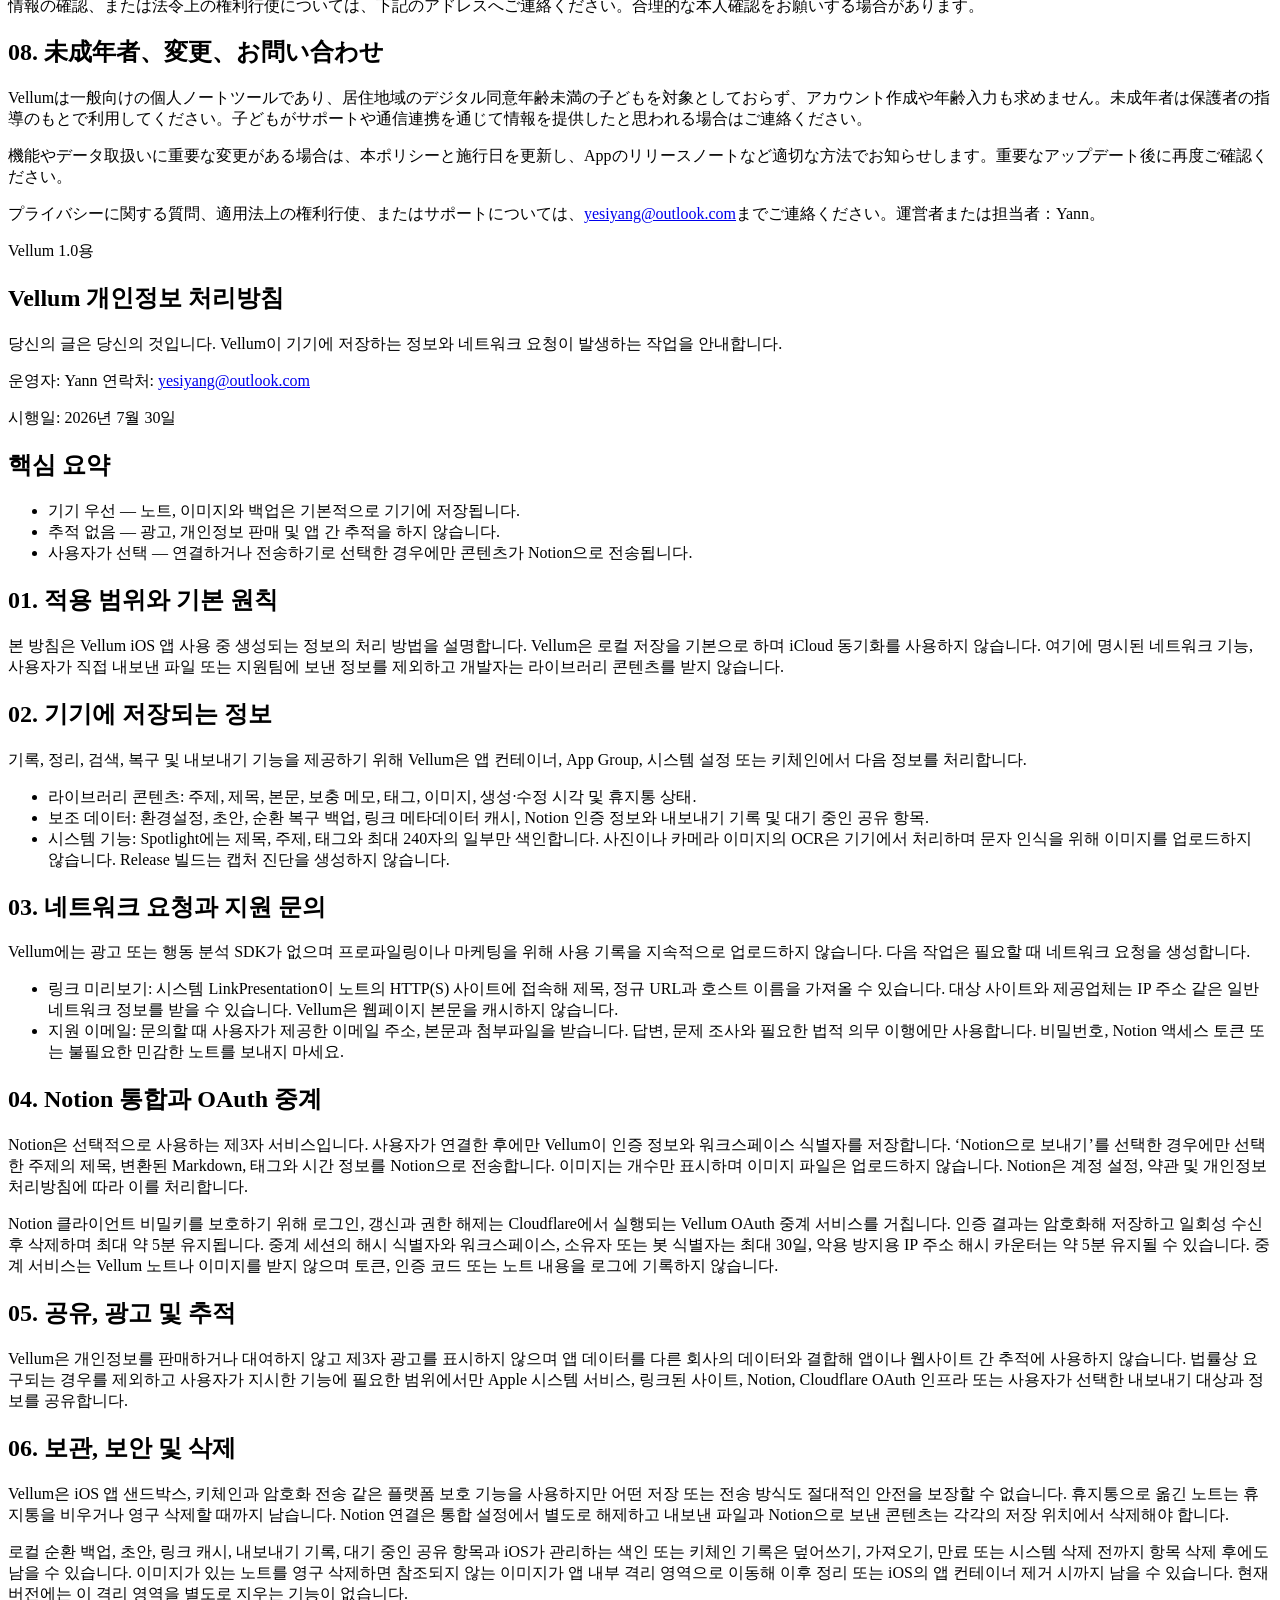
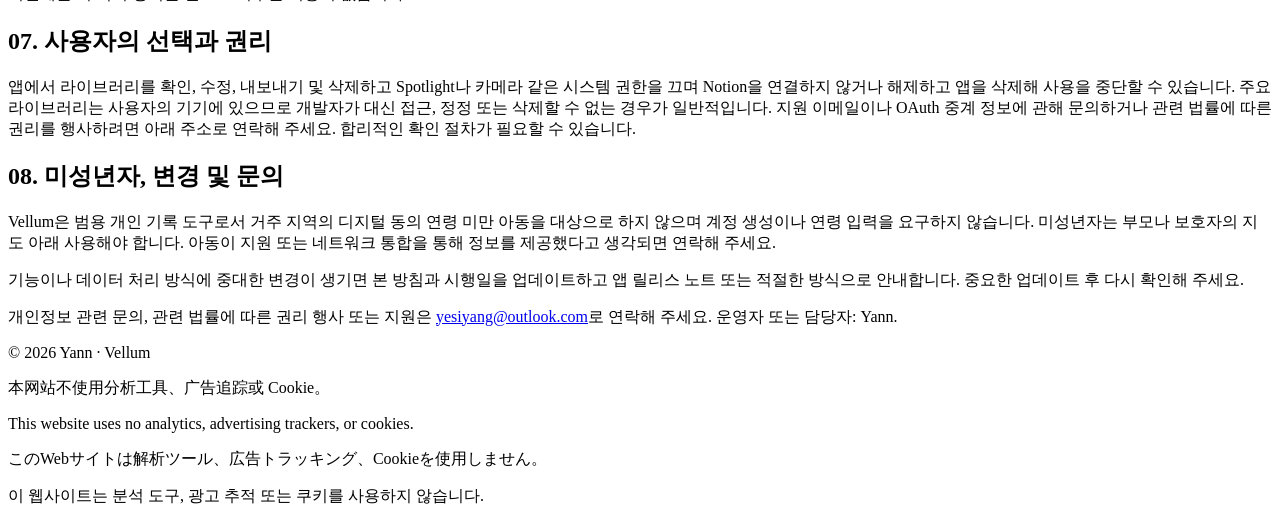
==== commit b3fedac0: "Sync privacy policy with app" ====
--- a/privacy/index.html
+++ b/privacy/index.html
@@ -53,82 +53,138 @@
     <article class="localized document" data-copy-lang="zh-Hans">
         <p class="eyebrow">适用于 Vellum 1.0</p>
         <h1>Vellum 隐私政策</h1>
-        <p class="document-intro">了解 Vellum 如何在设备上保存内容，以及何时会与 Notion 或链接网站通信。</p>
+        <p class="document-intro">你的文字属于你。了解 Vellum 如何在设备上保存资料，以及哪些操作会产生网络请求。</p>
         <div class="document-meta">
           <span>运营者: Yann</span>
           <span>联系邮箱: <a href="mailto:yesiyang@outlook.com">yesiyang@outlook.com</a></span>
         </div>
-        <div class="prose"><p>生效日期：2026年7月29日</p>
-<p>Vellum 会把资料库（包括主题、文字记录、图片和标签）以及偏好设置和自动生成的本机恢复备份保存在你的设备上。Vellum 不启用 iCloud 同步。你也可以把完整备份导出到自己选择的位置；导出后的文件由你保管，不再受 Vellum 控制。</p>
-<p>连接 Notion 时，Vellum 会把 OAuth 凭据、工作区信息和 Vellum 资料库目标标识符保存在本机钥匙串或 App 设置中。连接流程可能在你的 Notion 工作区创建一个名为“Vellum”的页面和一个名为“Library”的数据库。</p>
-<p>只有在你主动选择“发送到 Notion”后，Vellum 才会通过 Notion 服务发送所选主题的页面标题和渲染后的 Markdown。Markdown 包含主题副标题、标签、创建与更新时间，以及每条记录的正文、备注、标签和创建时间；如果记录含有图片，只会写入图片数量说明。当前 Notion 集成不会上传图片文件或图片字节。Notion 会按照你所连接账户的设置及其隐私条款处理和存储这些内容。Vellum 不会把资料库内容发送到开发者服务器。</p>
-<p>对于记录中已有的 HTTP(S) 链接，Vellum 可能使用系统 LinkPresentation 框架访问相应网站以取得链接元数据。本机缓存仅包含页面标题、规范 URL 和主机名，并以对应的本地记录标识符为键；缓存不包含网页正文，也不会进入资料库备份或导出内容。</p>
-<p>从相册图片、相机或系统文字扫描器识别文字时，Vellum 使用设备上的系统 OCR 能力；图片与识别结果不会为 OCR 发送到开发者服务器。</p>
-<p>为了让你能从设备搜索中打开内容，Vellum 会在本机 Spotlight 索引中写入标题、所属主题、标签和最多 240 个字符的文字片段；不会写入完整正文、图片或备份文件。</p>
-<p>当你通过 Share Extension 分享文字或 URL，而系统未能直接打开 Vellum 时，扩展会把共享文字或 URL 及创建时间暂存在 Vellum 的 App Group 容器中。主 App 下次读取后会消费并清除这些待处理项目。</p>
-<p>App Store 的 Release 构建不会创建或上传捕捉诊断数据。仅 Debug 构建可能在本机保存最多 30 天的聚合计数和粗粒度耗时桶；这些数据不包含文稿内容、图片、链接、标签、主题、标识符或精确时间，也不会上传。</p>
-<p>你可以在 Vellum 中删除单条记录或主题；移入废纸篓的内容会保留到你清空废纸篓或永久删除。Notion 连接需在集成设置中单独解除，Debug 诊断需在 Debug 构建的开发者设置中单独清除。本机滚动恢复备份、草稿、链接元数据缓存、Notion 导出回执、App Group 待处理分享项目，以及 iOS 管理的系统或钥匙串记录，可能在一次 App 内删除后继续存在，直到按各自生命周期被覆盖、消费、过期或移除。当含图片的记录被永久删除时，不再被资料库引用的本机图片文件可能被移入 Vellum 的 App 内部隔离区。当前版本没有用于清空该隔离区的 App 内控制；这些副本可能保留到后续清理，或直到 iOS 移除 App 容器，且 Vellum 不承诺具体清理时间。卸载时其他系统存储如何处理也由 iOS 决定；Vellum 不承诺卸载会删除钥匙串凭据。已导出的备份和已发送到 Notion 的内容需在各自目的地删除。</p>
-<p>如需提出隐私问题或请求支持，请联系 <a href="mailto:yesiyang@outlook.com">yesiyang@outlook.com</a>。运营主体或联系人：Yann。</p></div>
+        <div class="prose"><p>生效日期：2026年7月30日</p>
+<h2>重点摘要</h2>
+<ul><li>本机优先 — 文稿、图片与备份默认留在设备上。</li><li>不跟踪 — 不投放广告，不出售个人数据，不跨 App 跟踪。</li><li>由你发起 — 只有你连接或发送时，内容才会进入 Notion。</li></ul>
+<h2>01. 适用范围与核心原则</h2>
+<p>本政策说明 Vellum iOS App 如何处理你在使用过程中产生的信息。Vellum 以本机存储为默认方式，不启用 iCloud 同步；除本政策明确说明的网络功能、你主动导出的文件，以及你选择发送给支持团队的信息外，开发者不会取得你的资料库内容。</p>
+<h2>02. 设备上保存的信息</h2>
+<p>为了提供记录、整理、搜索、恢复与导出功能，Vellum 会在 App 容器、App Group、系统设置或钥匙串中处理以下信息：</p>
+<ul><li>资料库内容：主题、标题、正文、备注、标签、图片、创建与更新时间，以及废纸篓状态。</li><li>辅助数据：偏好设置、草稿、滚动恢复备份、链接元数据缓存、Notion 凭据与导出回执，以及待处理的共享项目。</li><li>系统功能：Spotlight 仅索引标题、主题、标签和最多 240 个字符的片段；本机 OCR 处理相册或相机图片，不为识别文字上传图片。Release 版本不创建捕捉诊断。</li></ul>
+<h2>03. 网络请求与支持沟通</h2>
+<p>Vellum 没有广告或行为分析 SDK，也不会为了画像或营销持续上传使用记录。以下操作会按需产生网络请求：</p>
+<ul><li>链接预览：系统 LinkPresentation 可能访问文稿中的 HTTP(S) 网站以取得标题、规范 URL 和主机名。目标网站及其服务商可能收到常规网络信息，例如 IP 地址；Vellum 不缓存网页正文。</li><li>支持邮件：当你联系我们时，我们会收到你主动提供的邮箱地址、邮件正文和附件，仅用于回复、排查问题和履行必要的法律义务。请勿发送密码、Notion 访问令牌或不必要的敏感文稿。</li></ul>
+<h2>04. Notion 集成与 OAuth 中转</h2>
+<p>Notion 是可选的第三方服务。只有在你主动连接后，Vellum 才会保存授权凭据和工作区标识；只有在你选择“发送到 Notion”时，才会把所选主题的标题、Markdown 正文、标签和时间信息发送给 Notion。图片只发送数量说明，不上传图片文件。Notion 将依其账户设置、条款和隐私政策处理这些内容。</p>
+<p>为保护 Notion 客户端密钥，登录、刷新和解除授权会经过运行在 Cloudflare 上的 Vellum OAuth 中转服务。授权结果会加密保存并在一次性领取后删除，最长约 5 分钟；中转会话的哈希标识及工作区、所有者或机器人标识最长保留 30 天；用于防滥用的 IP 地址哈希计数最长保留约 5 分钟。中转服务不接收你的 Vellum 文稿或图片，也不记录令牌、授权码或文稿内容。</p>
+<h2>05. 共享、广告与跟踪</h2>
+<p>Vellum 不出售、出租个人数据，不投放第三方广告，也不把 App 内数据与其他公司数据结合用于跨 App 或跨网站跟踪。信息只会在你指示的功能所需范围内交给 Apple 的系统服务、链接目标网站、Notion、Cloudflare OAuth 基础设施或你选择的导出目的地；法律强制要求时除外。</p>
+<h2>06. 保留、安全与删除</h2>
+<p>Vellum 使用 iOS App 沙盒、钥匙串和传输加密等平台能力保护信息，但任何存储或传输方式都无法保证绝对安全。文稿移入废纸篓后会保留到你清空或永久删除；Notion 连接需要在集成设置中单独解除；导出文件和已发送到 Notion 的内容必须在各自目的地删除。</p>
+<p>本机滚动备份、草稿、链接缓存、导出回执、待处理共享项目、iOS 管理的索引或钥匙串记录，可能在单项删除后继续存在，直到被覆盖、消费、过期或由系统移除。永久删除含图片的文稿后，未引用的图片可能进入 App 内部隔离区，并保留到后续清理或 iOS 移除 App 容器；当前版本没有单独清空隔离区的控制。</p>
+<h2>07. 你的选择与权利</h2>
+<p>你可以在 App 内查看、编辑、导出和删除资料库内容，关闭 Spotlight 或相机等系统权限，不连接或解除 Notion，并通过卸载 App 停止使用。由于主要资料保存在你的设备上，开发者通常无法代你访问、更正或删除这些内容。若要查询支持邮件或 OAuth 中转涉及的信息，或行使适用法律赋予的权利，请通过下方邮箱联系；我们可能需要合理验证请求。</p>
+<h2>08. 未成年人、变更与联系</h2>
+<p>Vellum 是通用的个人记录工具，不以未达到当地数字同意年龄的儿童为目标，也不要求创建账户或填写年龄。未成年人应在父母或监护人指导下使用；如果你认为儿童通过支持或网络集成功能向我们提供了信息，请联系我们。</p>
+<p>功能或数据处理方式发生实质变化时，我们会更新本政策、生效日期，并通过 App 更新说明或其他适当方式提示。建议你在重要版本更新后再次查看。</p>
+<p>如需提出隐私问题、行使适用法律赋予的权利或请求支持，请联系 <a href="mailto:yesiyang@outlook.com">yesiyang@outlook.com</a>。运营主体或联系人：Yann。</p></div>
       </article>
 <article class="localized document" data-copy-lang="en">
         <p class="eyebrow">For Vellum 1.0</p>
         <h1>Vellum Privacy Policy</h1>
-        <p class="document-intro">Learn how Vellum stores content on your device and when it communicates with Notion or linked websites.</p>
+        <p class="document-intro">Your words belong to you. Learn what Vellum keeps on your device and which actions make a network request.</p>
         <div class="document-meta">
           <span>Operator: Yann</span>
           <span>Contact: <a href="mailto:yesiyang@outlook.com">yesiyang@outlook.com</a></span>
         </div>
-        <div class="prose"><p>Effective date: July 29, 2026</p>
-<p>Vellum stores your library—including topics, text notes, images, and tags—along with preferences and automatically created local recovery backups on your device. Vellum does not enable iCloud sync. You can also export a complete backup to a location you choose; exported files remain under your control and are no longer managed by Vellum.</p>
-<p>When you connect Notion, Vellum stores OAuth credentials, workspace information, and Vellum library destination identifiers locally in the Keychain or app settings. The connection flow may create a page named Vellum and a database named Library in your Notion workspace.</p>
-<p>Only when you choose Send to Notion does Vellum use Notion's service to send the selected topic's page title and rendered Markdown. The Markdown contains the topic subtitle, tags, creation and update times, plus each note's body, supplementary notes, tags, and creation time. If a note has images, the Markdown contains only an image-count statement. The current Notion integration does not upload image files or image bytes. Notion processes and stores the transmitted content according to your connected account settings and its privacy terms. Vellum does not send library content to the developer's servers.</p>
-<p>For HTTP(S) links already contained in a note, Vellum may use the system LinkPresentation framework to contact the linked website and retrieve metadata. The cached page title, canonical URL, and host name are keyed by the corresponding local note identifier. The cache does not contain the page body and is not included in library backups or exports.</p>
-<p>When recognizing text from a photo, camera, or the system text scanner, Vellum uses on-device system OCR capabilities. Images and recognized text are not sent to the developer's servers for OCR.</p>
-<p>To let you open content from device search, Vellum writes the title, topic, tags, and a text snippet of up to 240 characters to an on-device Spotlight index. It does not index full note bodies, images, or backup files.</p>
-<p>When you share text or a URL through the Share Extension and iOS cannot open Vellum directly, the extension temporarily stores the shared text or URL and its creation time in Vellum's App Group container. The main app consumes and clears these pending items after it next reads them.</p>
-<p>The App Store Release build does not create or upload capture diagnostics. Debug builds may store on-device aggregate counts and coarse timing buckets for up to 30 days; they contain no note content, images, links, tags, topics, identifiers, or precise timestamps and are never uploaded.</p>
-<p>You can delete individual notes or topics in Vellum. Items moved to Trash remain until you empty Trash or delete them permanently. Disconnect Notion separately in integration settings, and clear Debug diagnostics separately from Developer settings in a Debug build. Local rolling recovery backups, drafts, link-metadata caches, Notion export receipts, pending App Group share items, and system or Keychain records managed by iOS may outlive an in-app deletion until their own lifecycle overwrites, consumes, expires, or removes them. When a note containing images is permanently removed, unreferenced local image files may be moved to Vellum's app-internal quarantine. The current version has no in-app control to purge that quarantine; copies may remain until a later cleanup or until iOS removes the app container, and Vellum does not promise when cleanup occurs. iOS controls how other system storage is handled when the app is uninstalled; Vellum does not promise that uninstalling removes Keychain credentials. Exported backups and content sent to Notion must be deleted at their respective destinations.</p>
-<p>For privacy questions or support, contact <a href="mailto:yesiyang@outlook.com">yesiyang@outlook.com</a>. Operator or contact: Yann.</p></div>
+        <div class="prose"><p>Effective date: July 30, 2026</p>
+<h2>At a glance</h2>
+<ul><li>On-device first — Notes, images, and backups stay on your device by default.</li><li>No tracking — No ads, no sale of personal data, and no cross-app tracking.</li><li>You choose — Content reaches Notion only when you connect or send it.</li></ul>
+<h2>01. Scope and core principle</h2>
+<p>This policy explains how the Vellum iOS app handles information created through your use of the app. Vellum is local-first and does not enable iCloud sync. The developer does not receive your library content except through the network features described here, files you deliberately export, or information you choose to send to support.</p>
+<h2>02. Information stored on your device</h2>
+<p>To provide capture, organization, search, recovery, and export, Vellum processes the following information in its app container, App Group, system settings, or Keychain:</p>
+<ul><li>Library content: topics, titles, note text, supplementary notes, tags, images, creation and update times, and Trash status.</li><li>Supporting data: preferences, drafts, rolling recovery backups, link-metadata caches, Notion credentials and export receipts, and pending shared items.</li><li>System features: Spotlight indexes only titles, topics, tags, and snippets of up to 240 characters. On-device OCR processes photos or camera images without uploading them for recognition. Release builds create no capture diagnostics.</li></ul>
+<h2>03. Network requests and support</h2>
+<p>Vellum has no advertising or behavioral analytics SDK and does not continuously upload usage records for profiling or marketing. The following actions make network requests when needed:</p>
+<ul><li>Link previews: the system LinkPresentation framework may contact HTTP(S) sites in a note to obtain a title, canonical URL, and host name. The destination and its providers may receive ordinary network information such as an IP address. Vellum does not cache page contents.</li><li>Support email: when you contact us, we receive the address, message, and attachments you choose to provide. We use them only to reply, investigate the issue, and meet necessary legal obligations. Do not send passwords, Notion access tokens, or unnecessary sensitive notes.</li></ul>
+<h2>04. Notion integration and OAuth broker</h2>
+<p>Notion is an optional third-party service. Only after you connect it does Vellum store authorization credentials and workspace identifiers. Only when you choose Send to Notion does Vellum transmit the selected topic's title, rendered Markdown, tags, and timing information to Notion. Images are represented by a count; image files are not uploaded. Notion handles this content under your account settings, its terms, and its privacy policy.</p>
+<p>To protect the Notion client secret, sign-in, refresh, and revocation pass through Vellum's OAuth broker running on Cloudflare. The authorization result is stored encrypted and deleted after one-time retrieval, for no longer than about five minutes. A hashed broker-session identifier plus workspace, owner, or bot identifiers may remain for up to 30 days. Hashed IP counters used to prevent abuse remain for about five minutes. The broker receives no Vellum notes or images and does not log tokens, authorization codes, or note content.</p>
+<h2>05. Sharing, advertising, and tracking</h2>
+<p>Vellum does not sell or rent personal data, show third-party ads, or combine in-app data with other companies' data for cross-app or cross-site tracking. Information is shared only as needed with Apple's system services, linked sites, Notion, Cloudflare OAuth infrastructure, or an export destination you choose, at your direction, unless disclosure is legally required.</p>
+<h2>06. Retention, security, and deletion</h2>
+<p>Vellum uses platform protections such as the iOS app sandbox, Keychain, and encrypted transport, but no storage or transmission method can be guaranteed absolutely secure. Notes moved to Trash remain until you empty it or delete them permanently. Disconnect Notion separately in integration settings. Delete exported files and content already sent to Notion at their respective destinations.</p>
+<p>Local rolling backups, drafts, link caches, export receipts, pending shared items, and iOS-managed indexes or Keychain records may outlive deletion of an item until they are overwritten, consumed, expire, or are removed by the system. After permanent deletion of a note with images, unreferenced images may enter an app-internal quarantine and remain until later cleanup or removal of the app container by iOS. The current version has no separate control to purge that quarantine.</p>
+<h2>07. Your choices and rights</h2>
+<p>You can view, edit, export, and delete your library in the app; disable system permissions such as Spotlight or Camera; decline or disconnect Notion; and stop using Vellum by uninstalling it. Because your main library stays on your device, the developer generally cannot access, correct, or delete it for you. To ask about information involved in support email or the OAuth broker, or to exercise rights under applicable law, contact the address below. Reasonable verification may be required.</p>
+<h2>08. Children, changes, and contact</h2>
+<p>Vellum is a general-purpose personal note tool. It is not directed to children below the digital-consent age in their location and does not ask users to create an account or provide an age. Minors should use it with a parent or guardian's guidance. Contact us if you believe a child provided information through support or a network integration.</p>
+<p>If a feature or data practice changes materially, we will update this policy and its effective date and provide notice through app release notes or another appropriate method. Review it again after significant updates.</p>
+<p>For privacy questions, requests under applicable law, or support, contact <a href="mailto:yesiyang@outlook.com">yesiyang@outlook.com</a>. Operator or contact: Yann.</p></div>
       </article>
 <article class="localized document" data-copy-lang="ja">
         <p class="eyebrow">Vellum 1.0 対応</p>
         <h1>Vellum プライバシーポリシー</h1>
-        <p class="document-intro">Vellumが端末内にコンテンツを保存する方法と、Notionやリンク先サイトと通信する場合について説明します。</p>
+        <p class="document-intro">あなたの言葉はあなたのものです。Vellumがデバイスに保存する情報と、通信が発生する操作について説明します。</p>
         <div class="document-meta">
           <span>運営者: Yann</span>
           <span>連絡先: <a href="mailto:yesiyang@outlook.com">yesiyang@outlook.com</a></span>
         </div>
-        <div class="prose"><p>施行日：2026年7月29日</p>
-<p>Vellumは、テーマ、テキストノート、画像、タグを含むライブラリに加え、環境設定と自動作成される端末内の復元用バックアップをデバイスに保存します。iCloud同期は使用しません。完全なバックアップを任意の場所へ書き出すこともできます。書き出したファイルはユーザー自身の管理下に置かれ、Vellumでは管理されません。</p>
-<p>Notionに接続すると、VellumはOAuth認証情報、ワークスペース情報、Vellumライブラリの保存先識別子をキーチェーンまたはAppの設定に保存します。接続時に、Notionワークスペース内へ「Vellum」というページと「Library」というデータベースを作成する場合があります。</p>
-<p>ユーザーが「Notionへ送信」を選んだ場合に限り、VellumはNotionのサービスを通じて、選択したテーマのページタイトルと変換済みMarkdownを送信します。Markdownにはテーマのサブタイトル、タグ、作成日時、更新日時のほか、各ノートの本文、補足メモ、タグ、作成日時が含まれます。画像がある場合は枚数を示す文章だけが含まれ、現在のNotion連携では画像ファイルや画像データをアップロードしません。送信内容は、接続先アカウントの設定とNotionのプライバシー条件に基づいてNotionが処理・保存します。Vellumがライブラリ内容を開発者のサーバーへ送信することはありません。</p>
-<p>ノート内のHTTP(S)リンクについて、VellumはシステムのLinkPresentationフレームワークを使用してリンク先へアクセスし、メタデータを取得することがあります。キャッシュするページタイトル、正規化URL、ホスト名は、対応する端末内ノートの識別子をキーとして保存します。Webページ本文は保存せず、ライブラリのバックアップや書き出しにも含めません。</p>
-<p>写真、カメラ、またはシステムのテキストスキャナから文字を認識する際は、デバイス上のシステムOCR機能を使用します。OCRのために画像や認識結果を開発者のサーバーへ送信することはありません。</p>
-<p>デバイス検索から内容を開けるようにするため、Vellumはタイトル、所属テーマ、タグ、および最大240文字の本文抜粋を端末内のSpotlight索引へ登録します。ノート全文、画像、バックアップファイルは登録しません。</p>
-<p>Share ExtensionからテキストまたはURLを共有した際にiOSがVellumを直接開けない場合、共有内容と作成日時をVellumのApp Groupコンテナへ一時保存します。メインAppが次回読み込んだ後、保留中の項目を取り込んで消去します。</p>
-<p>App Store向けのReleaseビルドは、キャプチャ診断データを作成せず、アップロードもしません。Debugビルドのみ、集計値とおおまかな所要時間帯を端末内に最大30日間保存することがあります。ノート内容、画像、リンク、タグ、テーマ、識別子、正確な時刻は含まれず、アップロードもされません。</p>
-<p>Vellumではノートやテーマを個別に削除できます。ゴミ箱へ移動した内容は、ゴミ箱を空にするか完全に削除するまで残ります。Notionとの接続は連携設定から、Debug診断はDebugビルドの開発者設定から、それぞれ個別に消去してください。端末内の世代別復元バックアップ、下書き、リンクメタデータのキャッシュ、Notionの書き出し履歴、App Groupに保留中の共有項目、iOSが管理するシステム領域やキーチェーンの記録は、App内で項目を削除した後も、それぞれの仕組みによって上書き、取り込み、期限切れ、または消去されるまで残る場合があります。画像を含むノートを完全に削除すると、参照されなくなった端末内の画像ファイルがVellumのApp内部の隔離領域へ移されることがあります。現在のバージョンにはこの隔離領域を消去するApp内操作がなく、コピーは後のクリーンアップまたはiOSによるAppコンテナの削除まで残る場合があります。Vellumはクリーンアップ時期を保証しません。Appをアンインストールした際のその他のシステム領域の扱いはiOSが管理するため、キーチェーン内の認証情報が削除されることをVellumは保証しません。書き出したバックアップとNotionへ送信済みの内容は、それぞれの保存先で削除してください。</p>
-<p>プライバシーに関する質問またはサポートについては、<a href="mailto:yesiyang@outlook.com">yesiyang@outlook.com</a>までご連絡ください。運営者または担当者：Yann。</p></div>
+        <div class="prose"><p>施行日：2026年7月30日</p>
+<h2>要点</h2>
+<ul><li>デバイス優先 — ノート、画像、バックアップは原則としてデバイス内に保存されます。</li><li>トラッキングなし — 広告表示、個人データの販売、Appをまたぐトラッキングは行いません。</li><li>あなたが選択 — 接続または送信を選んだ場合にのみ、内容がNotionへ送られます。</li></ul>
+<h2>01. 適用範囲と基本方針</h2>
+<p>本ポリシーは、Vellum iOS Appの利用中に生じる情報の取扱いを説明します。Vellumはデバイス内保存を基本とし、iCloud同期を有効にしません。ここに記載する通信機能、ユーザーが意図して書き出したファイル、またはサポートへ送信した情報を除き、開発者がライブラリ内容を取得することはありません。</p>
+<h2>02. デバイスに保存する情報</h2>
+<p>記録、整理、検索、復元、書き出し機能を提供するため、VellumはAppコンテナ、App Group、システム設定、またはキーチェーンで次の情報を処理します。</p>
+<ul><li>ライブラリ内容：テーマ、タイトル、本文、補足メモ、タグ、画像、作成・更新日時、ゴミ箱の状態。</li><li>補助データ：環境設定、下書き、世代別復元バックアップ、リンクメタデータのキャッシュ、Notion認証情報と書き出し履歴、保留中の共有項目。</li><li>システム機能：Spotlightにはタイトル、テーマ、タグ、最大240文字の抜粋のみを登録します。写真やカメラ画像のOCRはデバイス上で行い、文字認識のために画像をアップロードしません。Releaseビルドはキャプチャ診断を作成しません。</li></ul>
+<h2>03. 通信とサポート連絡</h2>
+<p>Vellumには広告SDKや行動分析SDKがなく、プロファイリングやマーケティングのために利用記録を継続送信することもありません。次の操作では必要に応じて通信が発生します。</p>
+<ul><li>リンクプレビュー：システムのLinkPresentationがノート内のHTTP(S)サイトへアクセスし、タイトル、正規URL、ホスト名を取得することがあります。接続先とその事業者にはIPアドレスなど通常の通信情報が伝わる場合があります。Vellumはページ本文をキャッシュしません。</li><li>サポートメール：お問い合わせ時には、ユーザーが提供したメールアドレス、本文、添付ファイルを受け取ります。返信、問題調査、必要な法的義務への対応にのみ使用します。パスワード、Notionアクセストークン、不要な機密ノートは送らないでください。</li></ul>
+<h2>04. Notion連携とOAuthブローカー</h2>
+<p>Notionは任意の第三者サービスです。接続を選んだ場合にのみ、Vellumは認証情報とワークスペース識別子を保存します。「Notionへ送信」を選んだ場合にのみ、選択したテーマのタイトル、変換済みMarkdown、タグ、日時情報をNotionへ送信します。画像は枚数のみを示し、画像ファイルはアップロードしません。Notionはアカウント設定、規約、プライバシーポリシーに従ってこれらを処理します。</p>
+<p>Notionのクライアントシークレットを保護するため、ログイン、更新、認証解除はCloudflare上で稼働するVellumのOAuthブローカーを経由します。認証結果は暗号化して保存し、一度取得されると削除され、保存は最長約5分です。ブローカーセッションのハッシュ識別子とワークスペース、所有者、Botの識別子は最長30日、乱用防止用のIPアドレスのハッシュ集計は約5分保持される場合があります。ブローカーはVellumのノートや画像を受信せず、トークン、認証コード、ノート内容をログに記録しません。</p>
+<h2>05. 共有、広告、トラッキング</h2>
+<p>Vellumは個人データを販売・貸与せず、第三者広告を表示せず、App内データを他社データと組み合わせてAppやWebサイトをまたぐトラッキングに使用しません。法令により必要な場合を除き、ユーザーが指示した機能に必要な範囲で、Appleのシステムサービス、リンク先サイト、Notion、CloudflareのOAuth基盤、または選択した書き出し先とのみ情報を共有します。</p>
+<h2>06. 保持期間、セキュリティ、削除</h2>
+<p>VellumはiOSのAppサンドボックス、キーチェーン、暗号化通信などの保護機能を使用しますが、保存や通信の絶対的な安全性を保証できる方法はありません。ゴミ箱へ移したノートは、空にするか完全に削除するまで残ります。Notion連携は連携設定で別途解除し、書き出したファイルやNotionへ送信済みの内容はそれぞれの保存先で削除してください。</p>
+<p>端末内の世代別バックアップ、下書き、リンクキャッシュ、書き出し履歴、保留中の共有項目、iOS管理の索引やキーチェーン記録は、項目の削除後も上書き、取り込み、期限切れ、またはシステムによる削除まで残る場合があります。画像付きノートを完全に削除すると、参照されない画像がApp内部の隔離領域へ移り、後のクリーンアップまたはiOSによるAppコンテナ削除まで残る場合があります。現在のバージョンにはこの隔離領域を個別に消去する操作がありません。</p>
+<h2>07. 選択肢と権利</h2>
+<p>App内でライブラリの閲覧、編集、書き出し、削除を行い、Spotlightやカメラなどのシステム権限を無効にし、Notionに接続しない、または解除し、Appを削除して利用を終了できます。主要なライブラリはユーザーのデバイスにあるため、開発者が代わりにアクセス、訂正、削除することは通常できません。サポートメールやOAuthブローカーに関する情報の確認、または法令上の権利行使については、下記のアドレスへご連絡ください。合理的な本人確認をお願いする場合があります。</p>
+<h2>08. 未成年者、変更、お問い合わせ</h2>
+<p>Vellumは一般向けの個人ノートツールであり、居住地域のデジタル同意年齢未満の子どもを対象としておらず、アカウント作成や年齢入力も求めません。未成年者は保護者の指導のもとで利用してください。子どもがサポートや通信連携を通じて情報を提供したと思われる場合はご連絡ください。</p>
+<p>機能やデータ取扱いに重要な変更がある場合は、本ポリシーと施行日を更新し、Appのリリースノートなど適切な方法でお知らせします。重要なアップデート後に再度ご確認ください。</p>
+<p>プライバシーに関する質問、適用法上の権利行使、またはサポートについては、<a href="mailto:yesiyang@outlook.com">yesiyang@outlook.com</a>までご連絡ください。運営者または担当者：Yann。</p></div>
       </article>
 <article class="localized document" data-copy-lang="ko">
         <p class="eyebrow">Vellum 1.0용</p>
         <h1>Vellum 개인정보 처리방침</h1>
-        <p class="document-intro">Vellum이 기기에 콘텐츠를 저장하는 방식과 Notion 또는 링크된 웹사이트와 통신하는 경우를 설명합니다.</p>
+        <p class="document-intro">당신의 글은 당신의 것입니다. Vellum이 기기에 저장하는 정보와 네트워크 요청이 발생하는 작업을 안내합니다.</p>
         <div class="document-meta">
           <span>운영자: Yann</span>
           <span>연락처: <a href="mailto:yesiyang@outlook.com">yesiyang@outlook.com</a></span>
         </div>
-        <div class="prose"><p>시행일: 2026년 7월 29일</p>
-<p>Vellum은 주제, 텍스트 노트, 이미지, 태그가 포함된 라이브러리와 환경설정, 자동 생성되는 기기 내 복구 백업을 사용자의 기기에 저장합니다. iCloud 동기화는 사용하지 않습니다. 전체 백업을 원하는 위치로 내보낼 수도 있습니다. 내보낸 파일은 사용자가 직접 관리하며 더 이상 Vellum의 관리 대상이 아닙니다.</p>
-<p>Notion을 연결하면 Vellum은 OAuth 인증 정보, 워크스페이스 정보, Vellum 라이브러리 대상 식별자를 키체인 또는 앱 설정에 저장합니다. 연결 과정에서 Notion 워크스페이스에 ‘Vellum’ 페이지와 ‘Library’ 데이터베이스를 만들 수 있습니다.</p>
-<p>사용자가 ‘Notion으로 보내기’를 선택한 경우에만 Vellum은 Notion 서비스를 통해 선택한 주제의 페이지 제목과 변환된 Markdown을 전송합니다. Markdown에는 주제의 부제목, 태그, 작성·수정 시각과 각 노트의 본문, 보충 메모, 태그, 작성 시각이 포함됩니다. 이미지가 있는 노트에는 이미지 개수를 알리는 문구만 포함되며, 현재 Notion 통합에서는 이미지 파일이나 이미지 데이터를 업로드하지 않습니다. 전송된 콘텐츠는 연결된 계정 설정과 Notion의 개인정보 보호 조건에 따라 Notion이 처리하고 저장합니다. Vellum은 라이브러리 콘텐츠를 개발자 서버로 보내지 않습니다.</p>
-<p>노트에 포함된 HTTP(S) 링크의 경우 Vellum은 시스템 LinkPresentation 프레임워크를 사용해 링크된 웹사이트에 접속하고 메타데이터를 가져올 수 있습니다. 캐시되는 페이지 제목, 정규 URL, 호스트 이름은 해당 로컬 노트 식별자를 키로 저장됩니다. 웹페이지 본문은 저장하지 않으며 라이브러리 백업이나 내보내기에도 포함하지 않습니다.</p>
-<p>사진, 카메라 또는 시스템 텍스트 스캐너에서 문자를 인식할 때는 기기의 시스템 OCR 기능을 사용합니다. OCR을 위해 이미지나 인식 결과를 개발자 서버로 전송하지 않습니다.</p>
-<p>기기 검색에서 콘텐츠를 열 수 있도록 Vellum은 제목, 소속 주제, 태그, 최대 240자의 본문 일부를 기기 내 Spotlight 색인에 기록합니다. 노트 전체 본문, 이미지, 백업 파일은 색인에 기록하지 않습니다.</p>
-<p>Share Extension으로 텍스트나 URL을 공유했지만 iOS가 Vellum을 직접 열지 못한 경우, 공유 내용과 작성 시각을 Vellum의 App Group 컨테이너에 임시 저장합니다. 메인 앱이 다음에 이를 읽은 후 대기 중인 항목을 가져오고 지웁니다.</p>
-<p>App Store용 Release 빌드는 캡처 진단 데이터를 생성하거나 업로드하지 않습니다. Debug 빌드에서만 집계 값과 대략적인 소요 시간 구간을 기기에 최대 30일 동안 저장할 수 있습니다. 여기에는 노트 내용, 이미지, 링크, 태그, 주제, 식별자, 정확한 시각이 포함되지 않으며 업로드되지 않습니다.</p>
-<p>Vellum에서는 노트나 주제를 개별적으로 삭제할 수 있습니다. 휴지통으로 이동한 콘텐츠는 휴지통을 비우거나 영구 삭제할 때까지 남습니다. Notion 연결은 통합 설정에서, Debug 진단은 Debug 빌드의 개발자 설정에서 각각 따로 지워야 합니다. 기기 내 순환 복구 백업, 초안, 링크 메타데이터 캐시, Notion 내보내기 기록, App Group에서 대기 중인 공유 항목, iOS가 관리하는 시스템 또는 키체인 기록은 앱에서 항목을 삭제한 후에도 각 저장소의 수명 주기에 따라 덮어쓰기, 가져오기, 만료 또는 삭제될 때까지 남을 수 있습니다. 이미지가 포함된 노트를 영구 삭제하면 더 이상 참조되지 않는 로컬 이미지 파일이 Vellum의 앱 내부 격리 영역으로 이동될 수 있습니다. 현재 버전에는 이 격리 영역을 비우는 앱 내 제어 기능이 없으며, 사본은 이후 정리 작업 또는 iOS가 앱 컨테이너를 제거할 때까지 남을 수 있습니다. Vellum은 정리 시점을 보장하지 않습니다. 앱을 제거할 때 그 밖의 시스템 저장 공간을 처리하는 방식은 iOS가 관리하므로 키체인 인증 정보까지 삭제된다고 Vellum은 보장하지 않습니다. 내보낸 백업과 Notion으로 보낸 콘텐츠는 각각의 저장 위치에서 삭제해야 합니다.</p>
-<p>개인정보 관련 문의 또는 지원은 <a href="mailto:yesiyang@outlook.com">yesiyang@outlook.com</a>로 연락해 주세요. 운영자 또는 담당자: Yann.</p></div>
+        <div class="prose"><p>시행일: 2026년 7월 30일</p>
+<h2>핵심 요약</h2>
+<ul><li>기기 우선 — 노트, 이미지와 백업은 기본적으로 기기에 저장됩니다.</li><li>추적 없음 — 광고, 개인정보 판매 및 앱 간 추적을 하지 않습니다.</li><li>사용자가 선택 — 연결하거나 전송하기로 선택한 경우에만 콘텐츠가 Notion으로 전송됩니다.</li></ul>
+<h2>01. 적용 범위와 기본 원칙</h2>
+<p>본 방침은 Vellum iOS 앱 사용 중 생성되는 정보의 처리 방법을 설명합니다. Vellum은 로컬 저장을 기본으로 하며 iCloud 동기화를 사용하지 않습니다. 여기에 명시된 네트워크 기능, 사용자가 직접 내보낸 파일 또는 지원팀에 보낸 정보를 제외하고 개발자는 라이브러리 콘텐츠를 받지 않습니다.</p>
+<h2>02. 기기에 저장되는 정보</h2>
+<p>기록, 정리, 검색, 복구 및 내보내기 기능을 제공하기 위해 Vellum은 앱 컨테이너, App Group, 시스템 설정 또는 키체인에서 다음 정보를 처리합니다.</p>
+<ul><li>라이브러리 콘텐츠: 주제, 제목, 본문, 보충 메모, 태그, 이미지, 생성·수정 시각 및 휴지통 상태.</li><li>보조 데이터: 환경설정, 초안, 순환 복구 백업, 링크 메타데이터 캐시, Notion 인증 정보와 내보내기 기록 및 대기 중인 공유 항목.</li><li>시스템 기능: Spotlight에는 제목, 주제, 태그와 최대 240자의 일부만 색인합니다. 사진이나 카메라 이미지의 OCR은 기기에서 처리하며 문자 인식을 위해 이미지를 업로드하지 않습니다. Release 빌드는 캡처 진단을 생성하지 않습니다.</li></ul>
+<h2>03. 네트워크 요청과 지원 문의</h2>
+<p>Vellum에는 광고 또는 행동 분석 SDK가 없으며 프로파일링이나 마케팅을 위해 사용 기록을 지속적으로 업로드하지 않습니다. 다음 작업은 필요할 때 네트워크 요청을 생성합니다.</p>
+<ul><li>링크 미리보기: 시스템 LinkPresentation이 노트의 HTTP(S) 사이트에 접속해 제목, 정규 URL과 호스트 이름을 가져올 수 있습니다. 대상 사이트와 제공업체는 IP 주소 같은 일반 네트워크 정보를 받을 수 있습니다. Vellum은 웹페이지 본문을 캐시하지 않습니다.</li><li>지원 이메일: 문의할 때 사용자가 제공한 이메일 주소, 본문과 첨부파일을 받습니다. 답변, 문제 조사와 필요한 법적 의무 이행에만 사용합니다. 비밀번호, Notion 액세스 토큰 또는 불필요한 민감한 노트를 보내지 마세요.</li></ul>
+<h2>04. Notion 통합과 OAuth 중계</h2>
+<p>Notion은 선택적으로 사용하는 제3자 서비스입니다. 사용자가 연결한 후에만 Vellum이 인증 정보와 워크스페이스 식별자를 저장합니다. ‘Notion으로 보내기’를 선택한 경우에만 선택한 주제의 제목, 변환된 Markdown, 태그와 시간 정보를 Notion으로 전송합니다. 이미지는 개수만 표시하며 이미지 파일은 업로드하지 않습니다. Notion은 계정 설정, 약관 및 개인정보 처리방침에 따라 이를 처리합니다.</p>
+<p>Notion 클라이언트 비밀키를 보호하기 위해 로그인, 갱신과 권한 해제는 Cloudflare에서 실행되는 Vellum OAuth 중계 서비스를 거칩니다. 인증 결과는 암호화해 저장하고 일회성 수신 후 삭제하며 최대 약 5분 유지됩니다. 중계 세션의 해시 식별자와 워크스페이스, 소유자 또는 봇 식별자는 최대 30일, 악용 방지용 IP 주소 해시 카운터는 약 5분 유지될 수 있습니다. 중계 서비스는 Vellum 노트나 이미지를 받지 않으며 토큰, 인증 코드 또는 노트 내용을 로그에 기록하지 않습니다.</p>
+<h2>05. 공유, 광고 및 추적</h2>
+<p>Vellum은 개인정보를 판매하거나 대여하지 않고 제3자 광고를 표시하지 않으며 앱 데이터를 다른 회사의 데이터와 결합해 앱이나 웹사이트 간 추적에 사용하지 않습니다. 법률상 요구되는 경우를 제외하고 사용자가 지시한 기능에 필요한 범위에서만 Apple 시스템 서비스, 링크된 사이트, Notion, Cloudflare OAuth 인프라 또는 사용자가 선택한 내보내기 대상과 정보를 공유합니다.</p>
+<h2>06. 보관, 보안 및 삭제</h2>
+<p>Vellum은 iOS 앱 샌드박스, 키체인과 암호화 전송 같은 플랫폼 보호 기능을 사용하지만 어떤 저장 또는 전송 방식도 절대적인 안전을 보장할 수 없습니다. 휴지통으로 옮긴 노트는 휴지통을 비우거나 영구 삭제할 때까지 남습니다. Notion 연결은 통합 설정에서 별도로 해제하고 내보낸 파일과 Notion으로 보낸 콘텐츠는 각각의 저장 위치에서 삭제해야 합니다.</p>
+<p>로컬 순환 백업, 초안, 링크 캐시, 내보내기 기록, 대기 중인 공유 항목과 iOS가 관리하는 색인 또는 키체인 기록은 덮어쓰기, 가져오기, 만료 또는 시스템 삭제 전까지 항목 삭제 후에도 남을 수 있습니다. 이미지가 있는 노트를 영구 삭제하면 참조되지 않는 이미지가 앱 내부 격리 영역으로 이동해 이후 정리 또는 iOS의 앱 컨테이너 제거 시까지 남을 수 있습니다. 현재 버전에는 이 격리 영역을 별도로 지우는 기능이 없습니다.</p>
+<h2>07. 사용자의 선택과 권리</h2>
+<p>앱에서 라이브러리를 확인, 수정, 내보내기 및 삭제하고 Spotlight나 카메라 같은 시스템 권한을 끄며 Notion을 연결하지 않거나 해제하고 앱을 삭제해 사용을 중단할 수 있습니다. 주요 라이브러리는 사용자의 기기에 있으므로 개발자가 대신 접근, 정정 또는 삭제할 수 없는 경우가 일반적입니다. 지원 이메일이나 OAuth 중계 정보에 관해 문의하거나 관련 법률에 따른 권리를 행사하려면 아래 주소로 연락해 주세요. 합리적인 확인 절차가 필요할 수 있습니다.</p>
+<h2>08. 미성년자, 변경 및 문의</h2>
+<p>Vellum은 범용 개인 기록 도구로서 거주 지역의 디지털 동의 연령 미만 아동을 대상으로 하지 않으며 계정 생성이나 연령 입력을 요구하지 않습니다. 미성년자는 부모나 보호자의 지도 아래 사용해야 합니다. 아동이 지원 또는 네트워크 통합을 통해 정보를 제공했다고 생각되면 연락해 주세요.</p>
+<p>기능이나 데이터 처리 방식에 중대한 변경이 생기면 본 방침과 시행일을 업데이트하고 앱 릴리스 노트 또는 적절한 방식으로 안내합니다. 중요한 업데이트 후 다시 확인해 주세요.</p>
+<p>개인정보 관련 문의, 관련 법률에 따른 권리 행사 또는 지원은 <a href="mailto:yesiyang@outlook.com">yesiyang@outlook.com</a>로 연락해 주세요. 운영자 또는 담당자: Yann.</p></div>
       </article>
   </main>
     <footer>
@@ -140,4 +196,4 @@
   </footer>
   </div>
 </body>
-</html>+</html>
